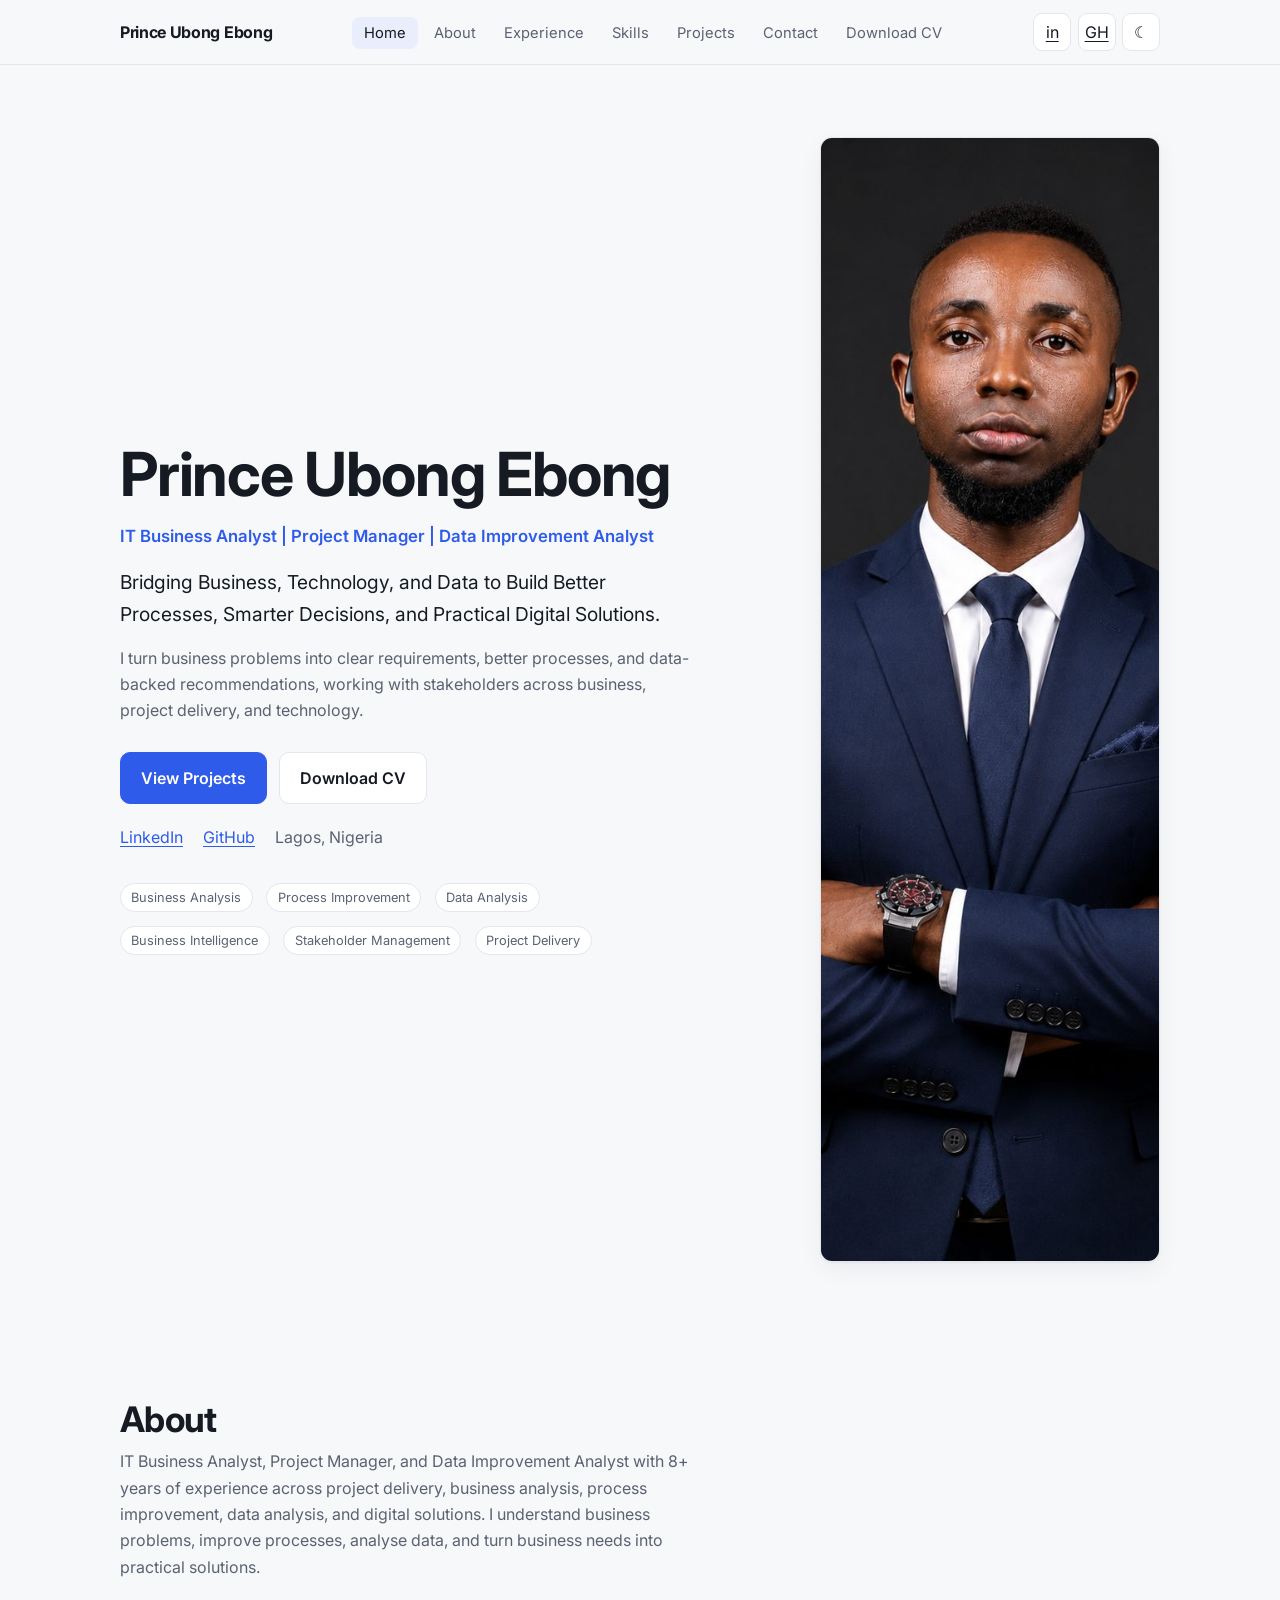
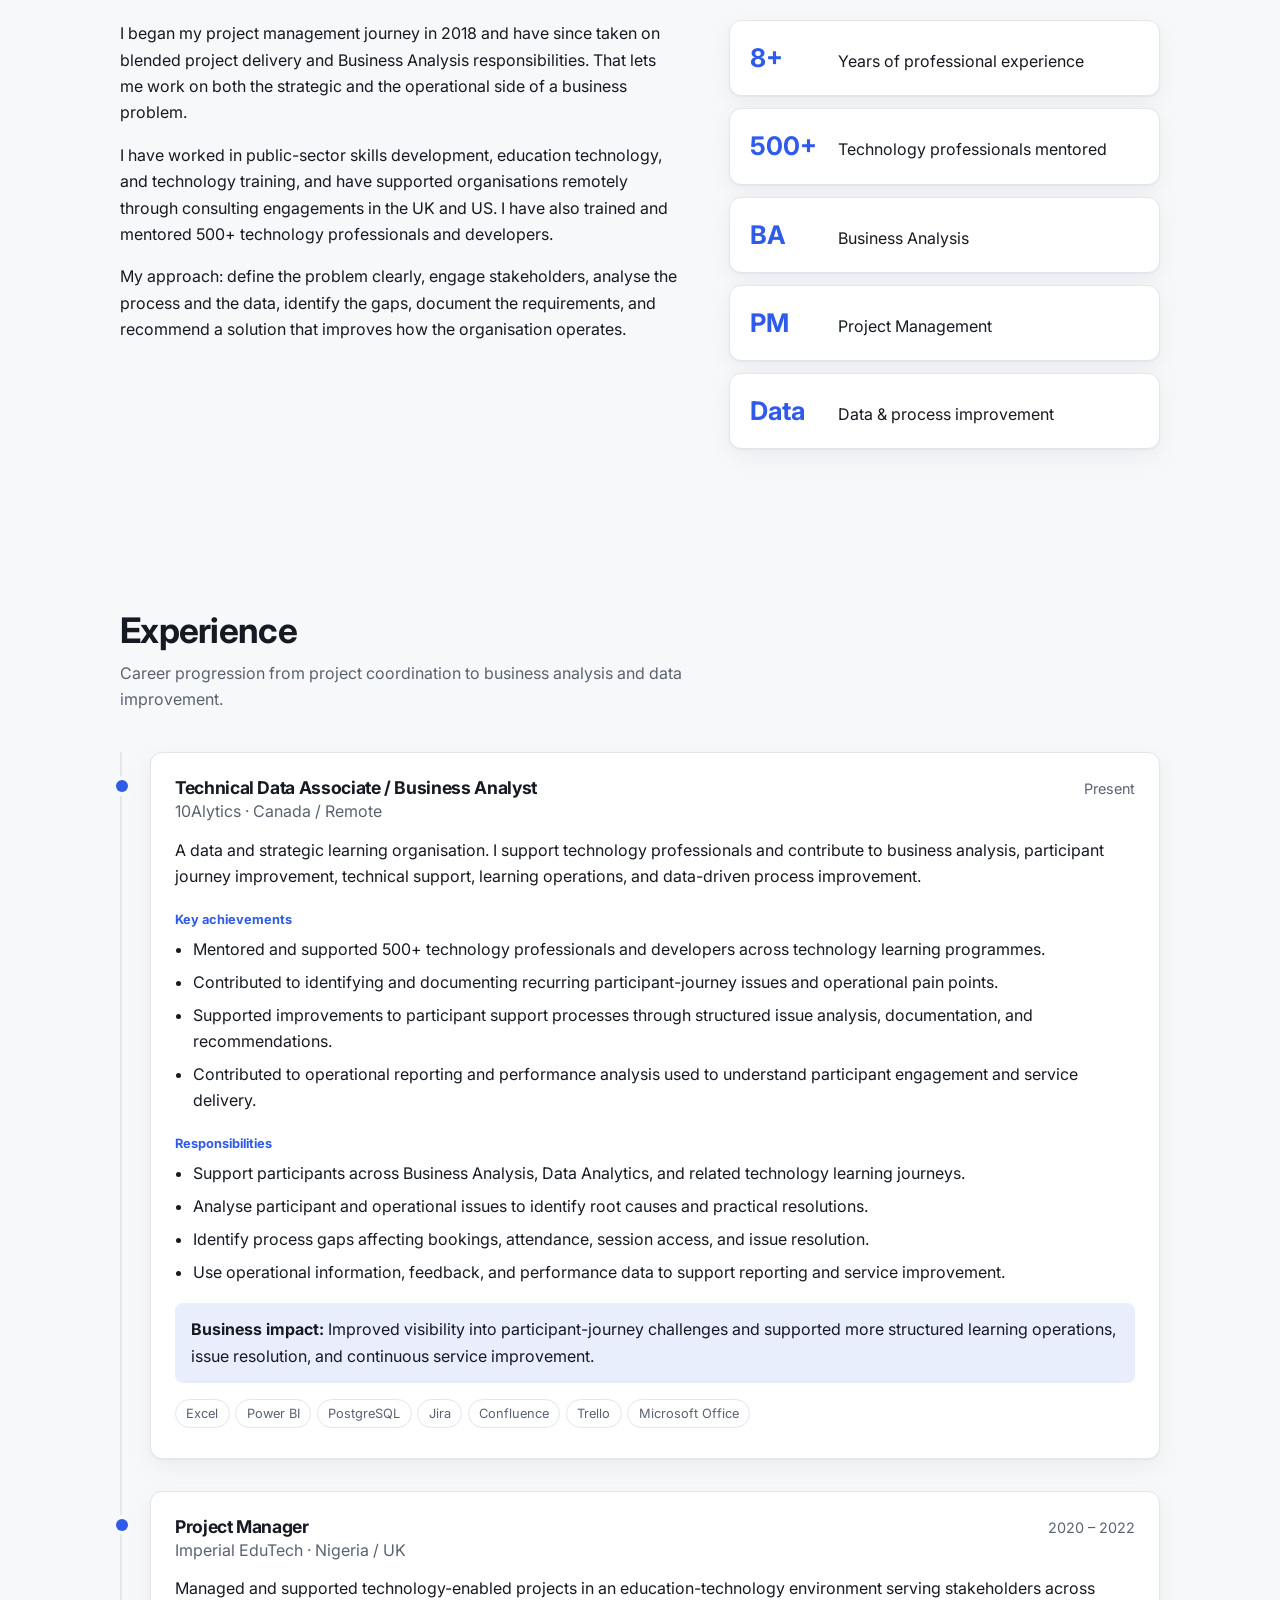
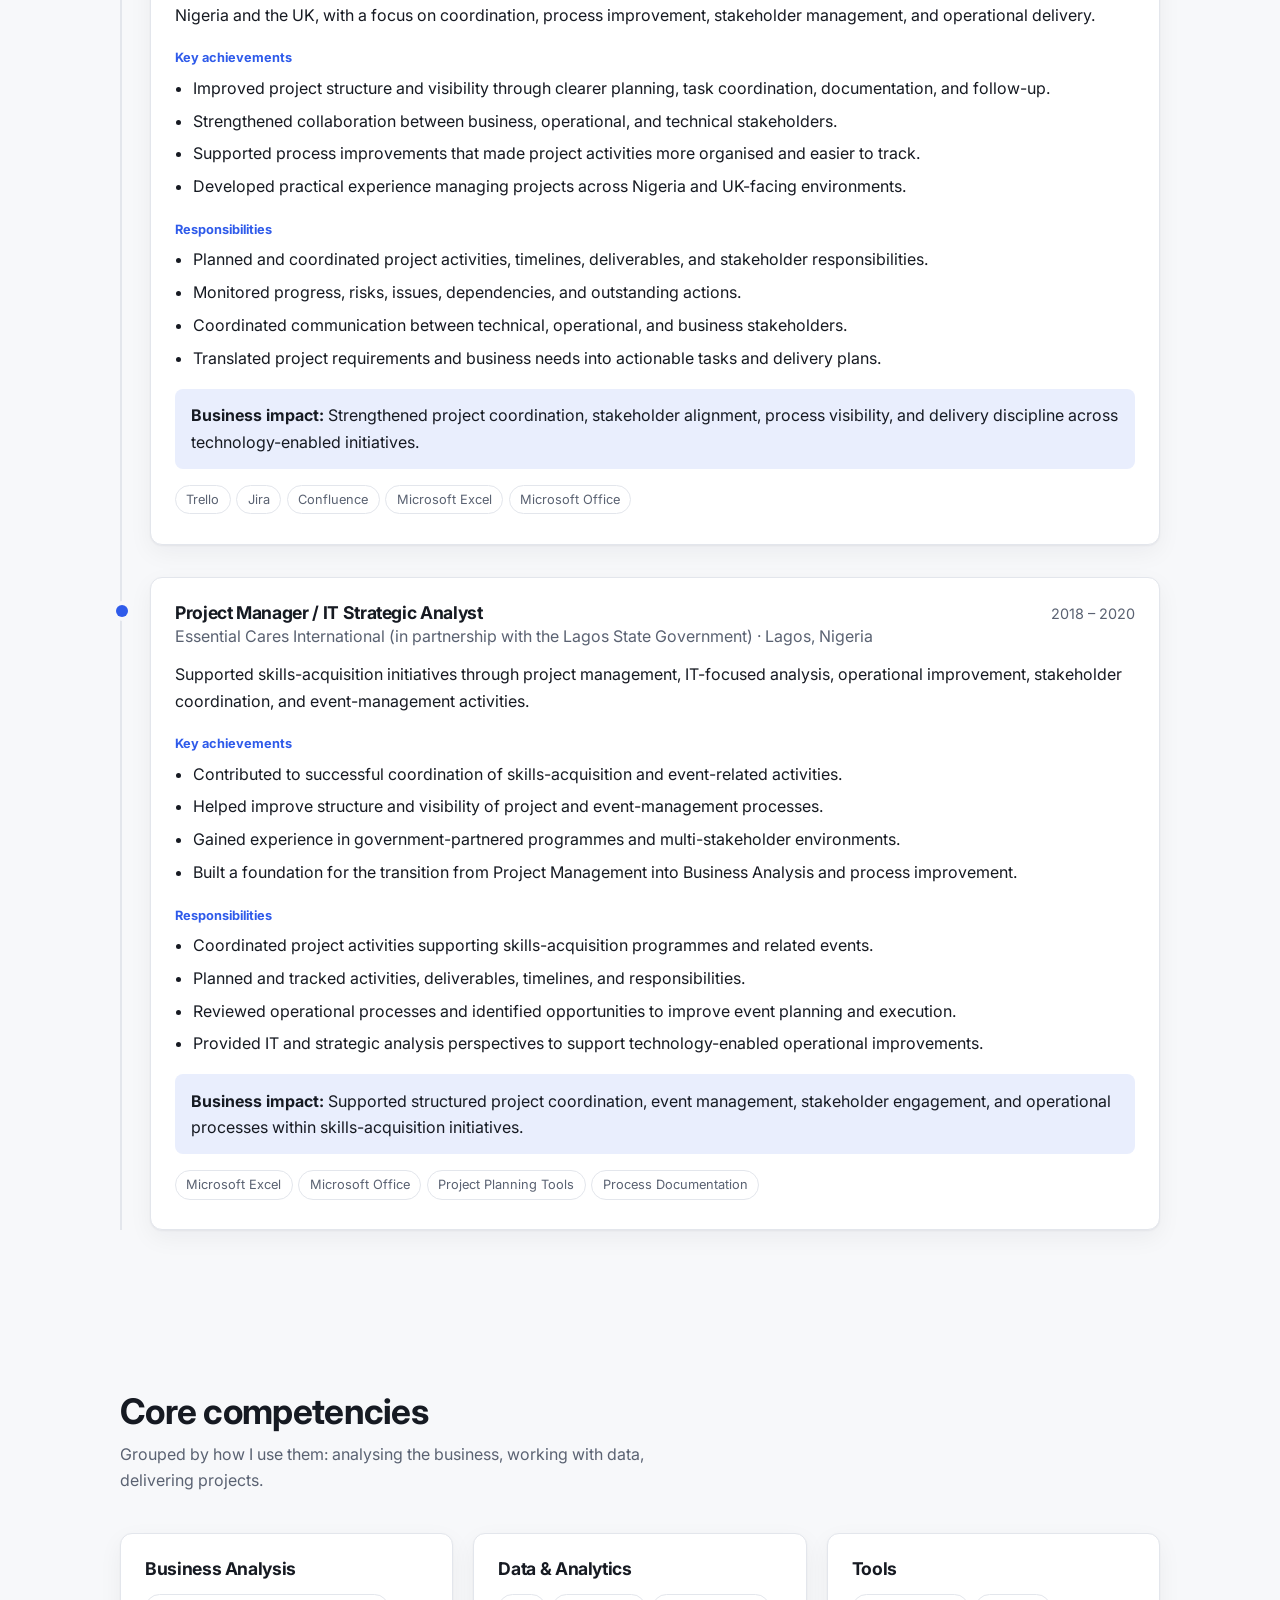
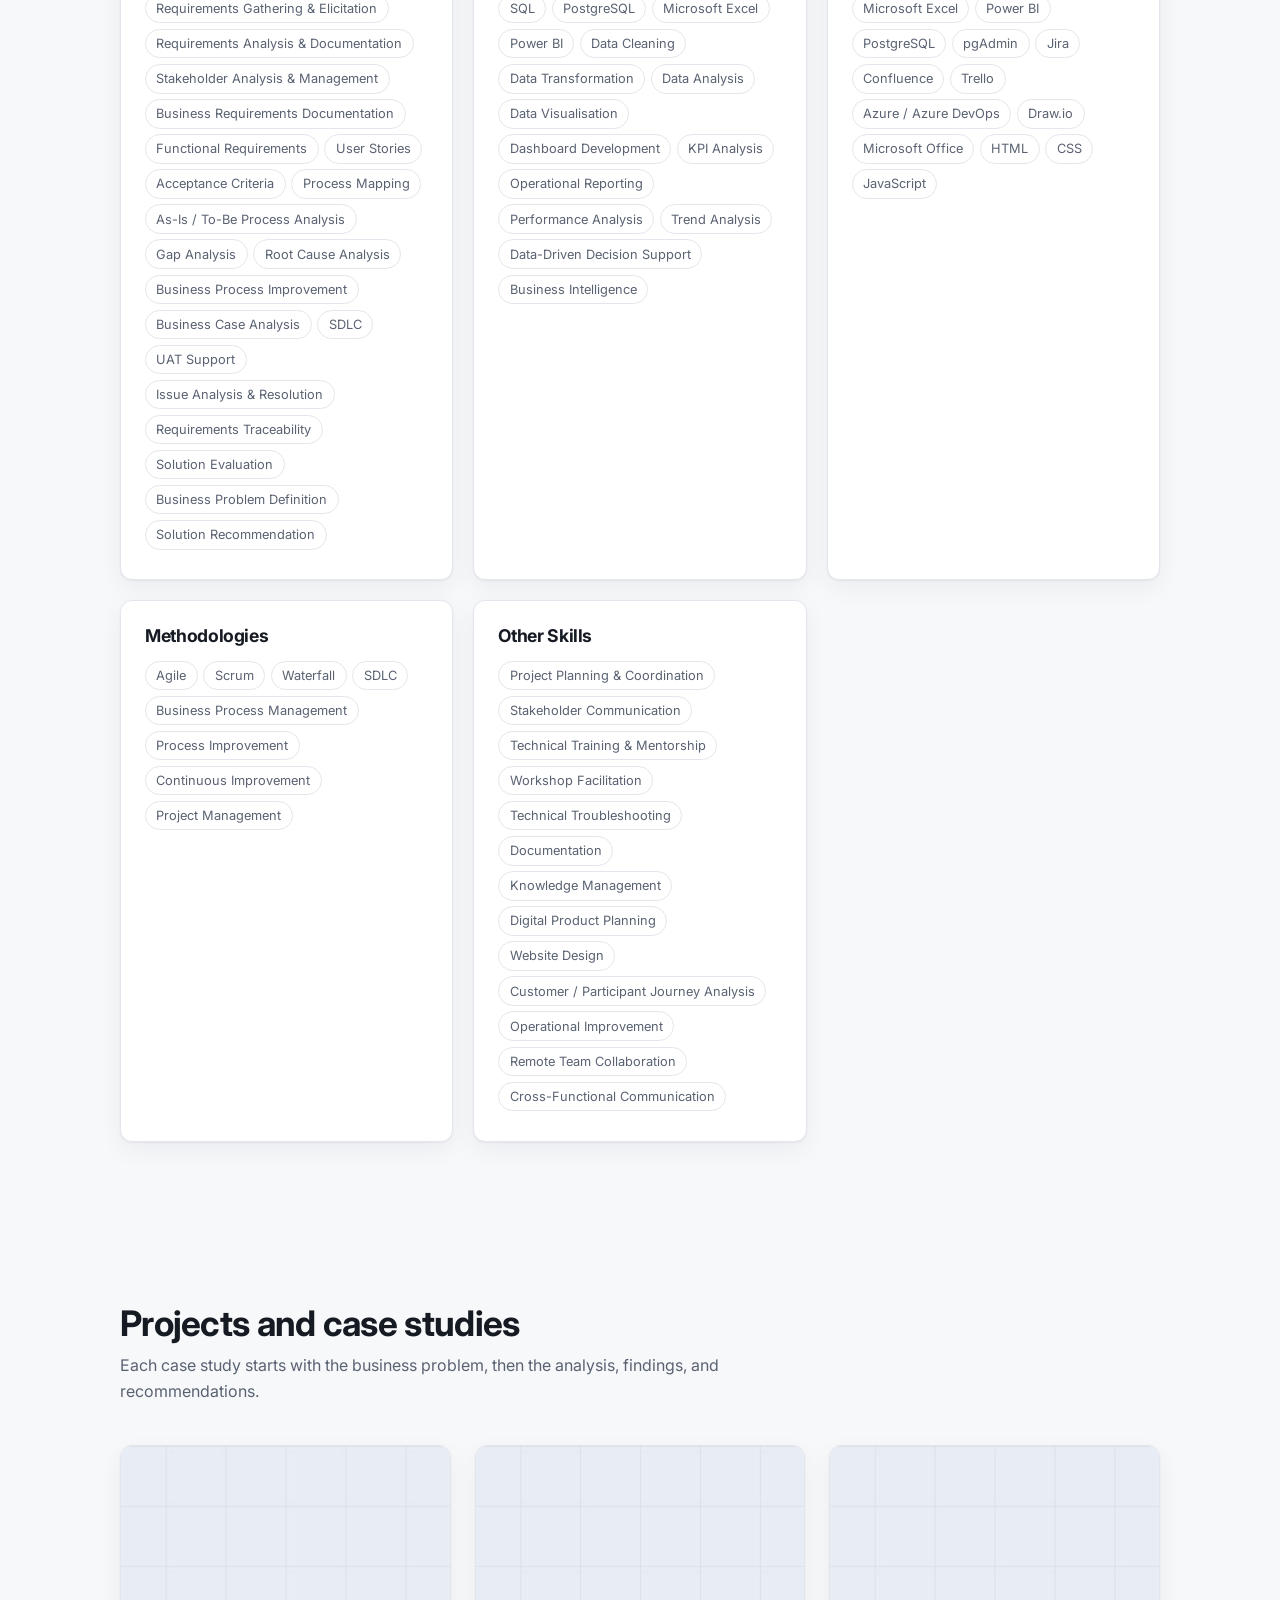
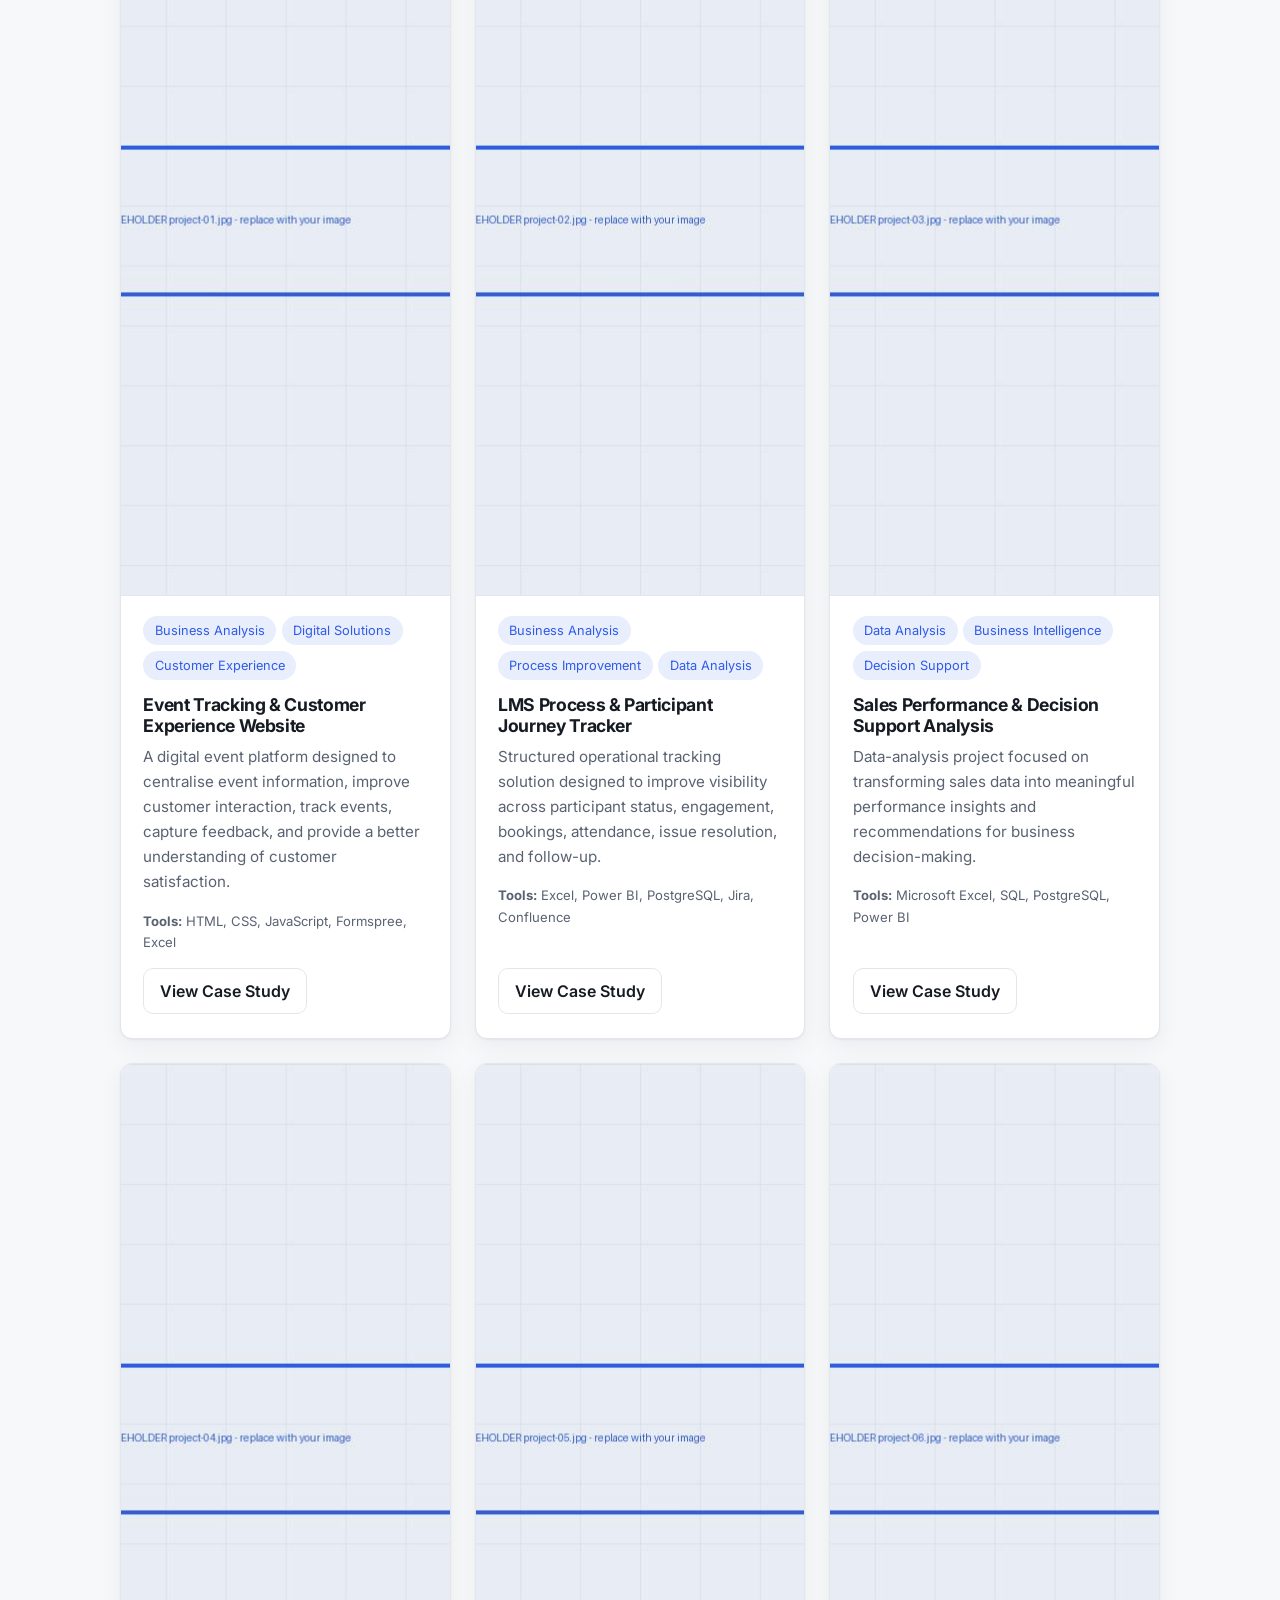
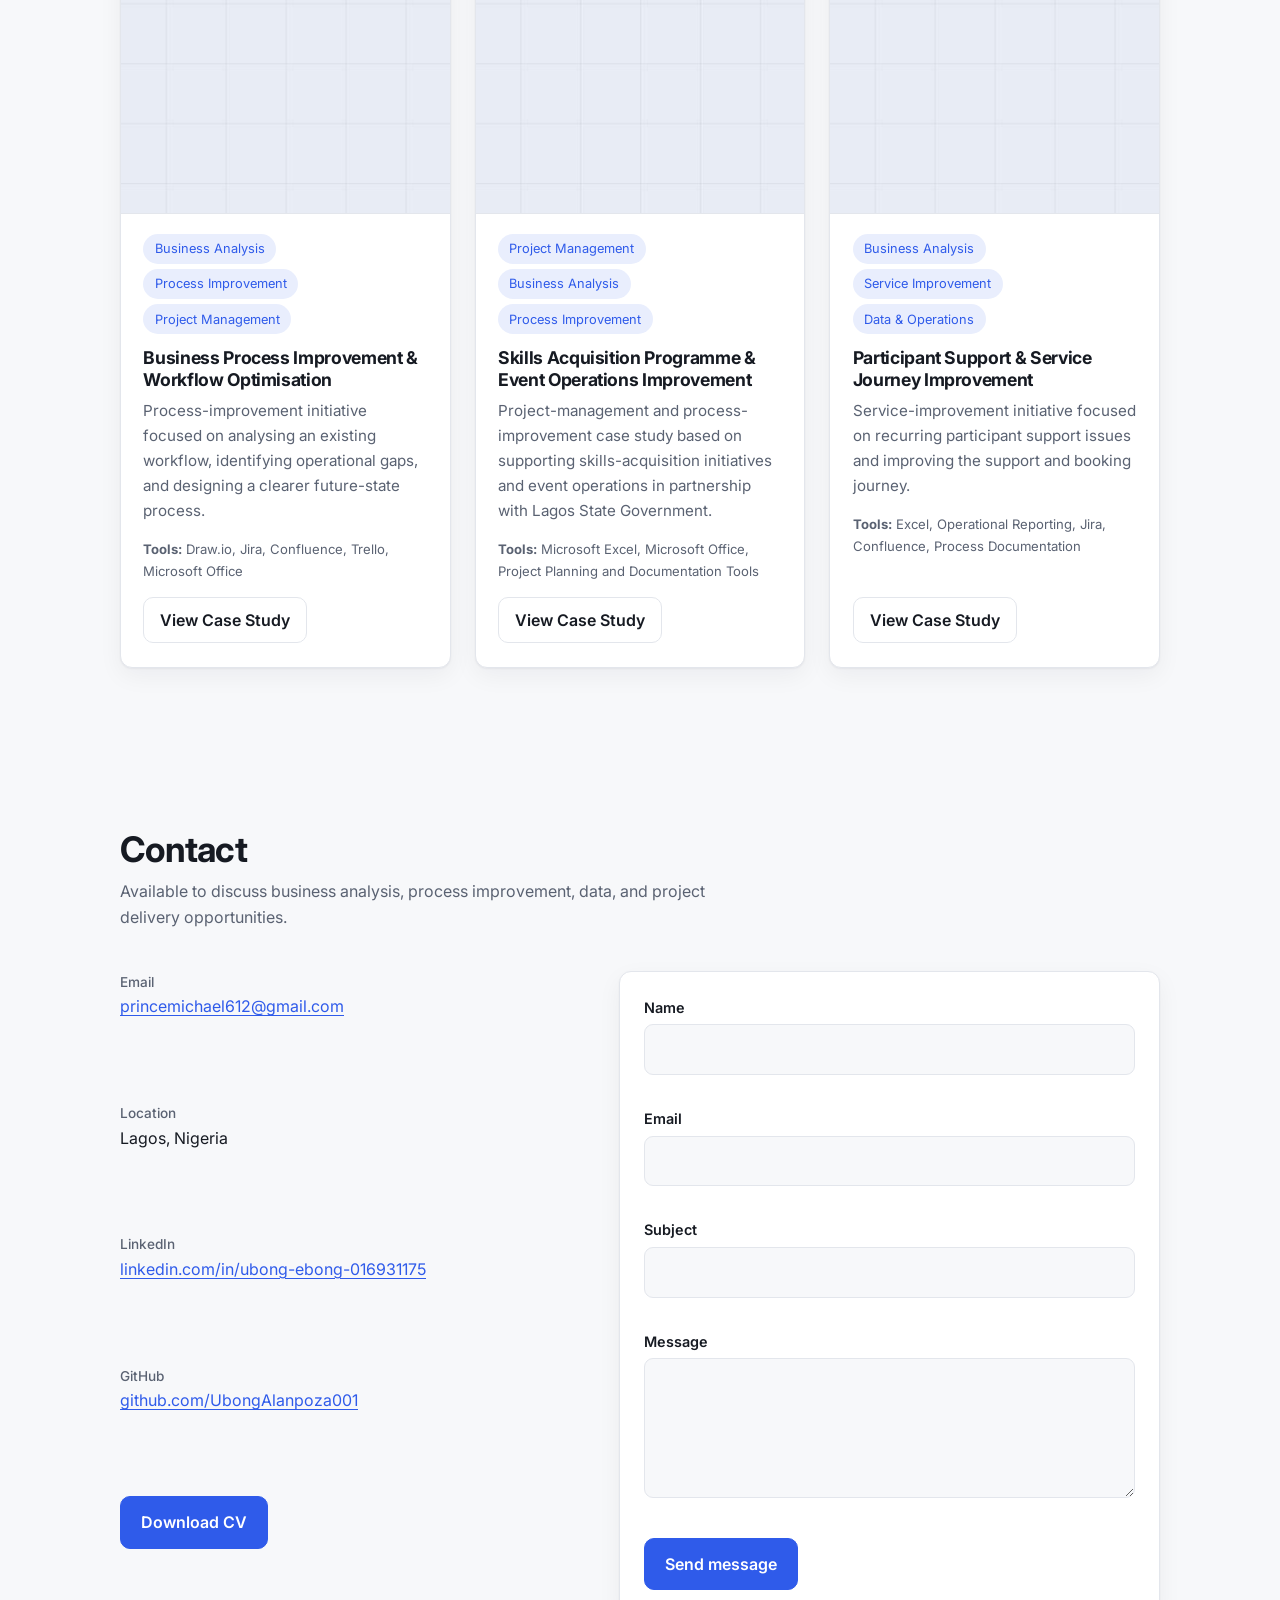
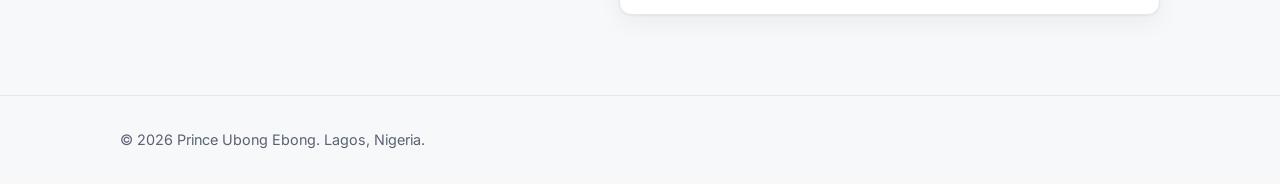
==== index.html @ 8f85f897 "Add files via upload" ====
<!DOCTYPE html>
<html lang="en">
<head>
<meta charset="utf-8">
<meta name="viewport" content="width=device-width, initial-scale=1">
<!-- SEO: edit the title, description and social tags below -->
<title>Prince Ubong Ebong | IT Business Analyst | Project Manager | Data Improvement Analyst</title>
<meta name="description" content="Professional portfolio of Prince Ubong Ebong, an IT Business Analyst, Project Manager, and Data Improvement Analyst specialising in business analysis, process improvement, data-driven decision making, and digital solutions.">
<meta name="author" content="Prince Ubong Ebong">
<meta name="theme-color" content="#2f5bea">
<meta property="og:type" content="website">
<meta property="og:title" content="Prince Ubong Ebong | IT Business Analyst | Project Manager | Data Improvement Analyst">
<meta property="og:description" content="Business analysis, process improvement, data-driven decision making, and digital solutions.">
<meta property="og:image" content="assets/images/profile.jpg">
<meta name="twitter:card" content="summary">
<meta name="twitter:title" content="Prince Ubong Ebong | IT Business Analyst">
<meta name="twitter:description" content="Business analysis, process improvement, data-driven decision making, and digital solutions.">
<link rel="icon" type="image/svg+xml" href="assets/images/favicon.svg">
<link rel="preconnect" href="https://fonts.googleapis.com">
<link rel="preconnect" href="https://fonts.gstatic.com" crossorigin>
<link rel="stylesheet" href="https://fonts.googleapis.com/css2?family=Inter:wght@400;500;600;700&display=swap">
<link rel="stylesheet" href="assets/css/style.css">
<script>try{var t=localStorage.getItem("theme");if(t)document.documentElement.dataset.theme=t}catch(e){}</script>
</head>
<body>
<a class="skip" href="#main">Skip to content</a>
<header class="site">
  <div class="wrap nav">
    <a class="logo" href="#home" data-bind="name">Prince Ubong Ebong</a>
    <ul id="menu">
      <li><a class="link" href="#home">Home</a></li>
      <li><a class="link" href="#about">About</a></li>
      <li><a class="link" href="#experience">Experience</a></li>
      <li><a class="link" href="#skills">Skills</a></li>
      <li><a class="link" href="#projects">Projects</a></li>
      <li><a class="link" href="#contact">Contact</a></li>
      <li><a class="link" data-bind="resume" href="#" download><span data-resume-text>Resume</span></a></li>
    </ul>
    <div class="tools">
      <a class="icon-btn" data-bind="linkedin" href="#" target="_blank" rel="noopener" aria-label="LinkedIn (opens in a new tab)">in</a>
      <a class="icon-btn" data-bind="github" href="#" target="_blank" rel="noopener" aria-label="GitHub (opens in a new tab)">GH</a>
      <button class="icon-btn" id="themeBtn" type="button" aria-label="Switch theme">☾</button>
      <button class="icon-btn menu-btn" id="menuBtn" type="button" aria-label="Menu" aria-expanded="false" aria-controls="menu">☰</button>
    </div>
  </div>
</header>

<main id="main">
<section class="hero" id="home">
  <div class="wrap hero-grid">
    <div>
      <h1 data-bind="name">Prince Ubong Ebong</h1>
      <p class="role" data-bind="title">IT Business Analyst | Project Manager | Data Improvement Analyst</p>
      <p class="tag" data-bind="tagline"></p>
      <p class="desc">I turn business problems into clear requirements, better processes, and data-backed recommendations, working with stakeholders across business, project delivery, and technology.</p>
      <div class="btns">
        <a class="btn primary" href="#projects">View Projects</a>
        <a class="btn" data-bind="resume" href="#" download><span data-resume-text>Download CV</span></a>
      </div>
      <div class="social"><a data-bind="linkedin" href="#" target="_blank" rel="noopener">LinkedIn</a><a data-bind="github" href="#" target="_blank" rel="noopener">GitHub</a><span class="muted" data-bind="location"></span></div>
      <div class="themes" aria-label="Focus areas">
        <span class="chip">Business Analysis</span><span class="chip">Process Improvement</span><span class="chip">Data Analysis</span><span class="chip">Business Intelligence</span><span class="chip">Stakeholder Management</span><span class="chip">Project Delivery</span>
      </div>
    </div>
    <img id="profile-img" class="photo" src="assets/images/profile.jpg" alt="Portrait of Prince Ubong Ebong in a navy suit" width="900" height="1125">
  </div>
</section>

<section id="about"><div class="wrap">
  <h2>About</h2>
  <p class="lede" data-bind="shortBio"></p>
  <div class="about-grid"><div id="about-text"></div><div class="stats" id="stats"></div></div>
</div></section>

<section id="experience"><div class="wrap">
  <h2>Experience</h2>
  <p class="lede">Career progression from project coordination to business analysis and data improvement.</p>
  <div class="timeline" id="timeline"></div>
</div></section>

<section id="skills"><div class="wrap">
  <h2>Core competencies</h2>
  <p class="lede">Grouped by how I use them: analysing the business, working with data, delivering projects.</p>
  <div class="skill-groups" id="skill-groups"></div>
</div></section>

<section id="projects"><div class="wrap">
  <h2>Projects and case studies</h2>
  <p class="lede">Each case study starts with the business problem, then the analysis, findings, and recommendations.</p>
  <div class="grid" id="project-grid"></div>
</div></section>

<section id="contact"><div class="wrap">
  <h2>Contact</h2>
  <p class="lede">Available to discuss business analysis, process improvement, data, and project delivery opportunities.</p>
  <div class="contact-grid">
    <ul class="contact-list">
      <li><b>Email</b><span id="email-line"></span></li>
      <li id="phone-item"><b>Phone</b><span id="phone-line"></span></li>
      <li><b>Location</b><span data-bind="location"></span></li>
      <li><b>LinkedIn</b><a data-bind="linkedin" href="#" target="_blank" rel="noopener">linkedin.com/in/ubong-ebong-016931175</a></li>
      <li><b>GitHub</b><a data-bind="github" href="#" target="_blank" rel="noopener">github.com/UbongAlanpoza001</a></li>
      <li><a class="btn primary" data-bind="resume" href="#" download><span data-resume-text>Download CV</span></a></li>
    </ul>
    <form id="contact-form" class="card" method="POST" action="https://formspree.io/f/xnpjjnyg" novalidate>
      <div class="field"><label for="name">Name</label><input id="name" name="name" type="text" autocomplete="name" required aria-describedby="err-name"><span class="err" id="err-name"></span></div>
      <div class="field"><label for="email">Email</label><input id="email" name="email" type="email" autocomplete="email" required aria-describedby="err-email"><span class="err" id="err-email"></span></div>
      <div class="field"><label for="subject">Subject</label><input id="subject" name="subject" type="text" required aria-describedby="err-subject"><span class="err" id="err-subject"></span></div>
      <div class="field"><label for="message">Message</label><textarea id="message" name="message" required aria-describedby="err-message"></textarea><span class="err" id="err-message"></span></div>
      <input class="hp" type="text" name="_gotcha" tabindex="-1" autocomplete="off" aria-hidden="true">
      <button class="btn primary" id="send-btn" type="submit">Send message</button>
      <div id="form-status" class="status" role="status" aria-live="polite"></div>
    </form>
  </div>
</div></section>
</main>

<footer><div class="wrap">© <span id="year"></span> <span data-bind="name">Prince Ubong Ebong</span>. Lagos, Nigeria.</div></footer>

<script src="assets/js/data.js"></script>
<script src="assets/js/script.js"></script>
<noscript><div class="wrap" style="padding:1rem">JavaScript is needed to display the portfolio content. LinkedIn: <a href="https://www.linkedin.com/in/ubong-ebong-016931175">Prince Ubong Ebong</a></div></noscript>
</body>
</html>
---- assets/css/style.css ----
/* COLOURS: change the values below. FONTS: change --font (and the Google Fonts link in index.html). */
:root{
  --bg:#f7f8fa; --surface:#fff; --text:#161a22; --muted:#5a6272; --line:#e3e6ec;
  --accent:#2f5bea; --accent-soft:#e9eefd; --accent-text:#fff; --shadow:0 1px 2px rgba(20,28,45,.05),0 8px 24px rgba(20,28,45,.05);
  --font:"Inter",system-ui,-apple-system,"Segoe UI",Roboto,Arial,sans-serif;
  --max:1080px; --r:12px;
}
:root[data-theme="dark"]{
  --bg:#0d1016; --surface:#151922; --text:#eceef3; --muted:#9aa3b5; --line:#262c38;
  --accent:#7b9bff; --accent-soft:#1a2340; --accent-text:#0d1016; --shadow:0 1px 2px rgba(0,0,0,.3),0 8px 24px rgba(0,0,0,.25);
}
*{box-sizing:border-box;margin:0}
html{scroll-behavior:smooth;scroll-padding-top:76px}
body{font-family:var(--font);background:var(--bg);color:var(--text);line-height:1.65;font-size:1rem;overflow-x:hidden;-webkit-font-smoothing:antialiased}
img{max-width:100%;display:block}
a{color:var(--accent);text-underline-offset:3px}
ul{padding-left:1.1rem}
li{margin-bottom:.4rem}
:focus-visible{outline:2px solid var(--accent);outline-offset:3px;border-radius:4px}
.skip{position:absolute;left:-999px;top:8px;background:var(--accent);color:var(--accent-text);padding:.5rem 1rem;border-radius:6px;z-index:100}
.skip:focus{left:8px}
.wrap{max-width:var(--max);margin:0 auto;padding:0 1.25rem}
section{padding:5rem 0}
h1,h2,h3{line-height:1.2;letter-spacing:-.02em}
h2{font-size:clamp(1.6rem,3.5vw,2.2rem);margin-bottom:.5rem}
h3{font-size:1.1rem}
.lede{color:var(--muted);max-width:60ch;margin-bottom:2.5rem}
.muted{color:var(--muted)}

/* Header */
header.site{position:sticky;top:0;z-index:50;background:color-mix(in srgb,var(--bg) 88%,transparent);backdrop-filter:blur(10px);border-bottom:1px solid var(--line)}
.nav{display:flex;align-items:center;justify-content:space-between;height:64px;gap:1rem}
.logo{font-weight:700;text-decoration:none;color:var(--text);letter-spacing:-.02em}
.nav ul{list-style:none;display:flex;gap:.25rem;padding:0;align-items:center}
.nav li{margin:0}
.nav a.link{color:var(--muted);text-decoration:none;padding:.45rem .75rem;border-radius:8px;font-size:.92rem;transition:color .2s,background .2s}
.nav a.link:hover,.nav a.link.active{color:var(--text);background:var(--accent-soft)}
.tools{display:flex;gap:.4rem;align-items:center}
.icon-btn{width:38px;height:38px;border:1px solid var(--line);background:var(--surface);color:var(--text);border-radius:9px;cursor:pointer;display:grid;place-items:center;font-size:1rem}
.icon-btn:hover{border-color:var(--accent)}
.menu-btn{display:none}
@media(max-width:820px){
  .menu-btn{display:grid}
  .nav ul{position:absolute;top:64px;left:0;right:0;flex-direction:column;align-items:stretch;background:var(--bg);border-bottom:1px solid var(--line);padding:.75rem 1.25rem 1rem;display:none}
  .nav ul.open{display:flex}
  .nav a.link{display:block;padding:.7rem .5rem}
}

/* Buttons */
.btn{display:inline-flex;align-items:center;gap:.5rem;padding:.75rem 1.25rem;border-radius:10px;font-weight:600;text-decoration:none;border:1px solid var(--line);color:var(--text);background:var(--surface);cursor:pointer;font:inherit;font-weight:600;transition:transform .2s,border-color .2s}
.btn:hover{border-color:var(--accent);transform:translateY(-1px)}
.btn.primary{background:var(--accent);color:var(--accent-text);border-color:var(--accent)}
.btns{display:flex;flex-wrap:wrap;gap:.75rem;margin:1.75rem 0 1.25rem}

/* Hero */
.hero{padding:4.5rem 0 3.5rem}
.hero-grid{display:grid;grid-template-columns:1.4fr 1fr;gap:3rem;align-items:center}
.hero h1{font-size:clamp(2.2rem,6vw,3.8rem);font-weight:700}
.role{font-size:1.05rem;color:var(--accent);font-weight:600;margin:.75rem 0 1rem}
.hero p.tag{font-size:1.2rem;max-width:36rem}
.hero p.desc{color:var(--muted);max-width:36rem;margin-top:.9rem}
.social{display:flex;gap:1.25rem;flex-wrap:wrap}
.photo{border-radius:var(--r);border:1px solid var(--line);box-shadow:var(--shadow);aspect-ratio:4/5;object-fit:cover;object-position:top;width:100%;max-width:340px;margin-left:auto}
.themes{display:flex;flex-wrap:wrap;gap:.5rem;margin-top:2rem}
@media(max-width:820px){.hero-grid{grid-template-columns:1fr}.photo{margin:0;max-width:260px;order:-1}}

/* Cards, tags */
.tag-chip,.chip{display:inline-block;font-size:.8rem;padding:.2rem .65rem;border-radius:999px;border:1px solid var(--line);background:var(--surface);color:var(--muted);margin:0 .35rem .35rem 0}
.chip.accent{background:var(--accent-soft);border-color:transparent;color:var(--accent)}
.card{background:var(--surface);border:1px solid var(--line);border-radius:var(--r);padding:1.5rem;box-shadow:var(--shadow)}

/* About */
.about-grid{display:grid;grid-template-columns:1.3fr 1fr;gap:3rem}
.about-grid p+p{margin-top:1rem}
.stats{display:grid;gap:.75rem}
.stat{display:flex;align-items:baseline;gap:1rem;padding:1rem 1.25rem}
.stat b{font-size:1.6rem;min-width:4.5rem;color:var(--accent)}
@media(max-width:820px){.about-grid{grid-template-columns:1fr;gap:2rem}}

/* Timeline */
.timeline{position:relative;padding-left:1.75rem;border-left:2px solid var(--line);display:grid;gap:2rem}
.job{position:relative}
.job::before{content:"";position:absolute;left:calc(-1.75rem - 7px);top:1.7rem;width:12px;height:12px;border-radius:50%;background:var(--accent);box-shadow:0 0 0 4px var(--bg)}
.job-head{display:flex;justify-content:space-between;flex-wrap:wrap;gap:.5rem 1rem;margin-bottom:.75rem}
.period{font-size:.9rem;color:var(--muted)}
.job h4{font-size:.8rem;margin:1.2rem 0 .4rem;color:var(--accent)}
.impact{background:var(--accent-soft);border-radius:8px;padding:.85rem 1rem;margin-top:1.1rem}

/* Skills */
.skill-groups{display:grid;grid-template-columns:repeat(auto-fit,minmax(300px,1fr));gap:1.25rem}
.skill-groups h3{margin-bottom:.9rem}

/* Projects */
.grid{display:grid;grid-template-columns:repeat(auto-fill,minmax(310px,1fr));gap:1.5rem}
.proj{display:flex;flex-direction:column;padding:0;overflow:hidden;transition:transform .25s,border-color .25s}
.proj:hover{transform:translateY(-3px);border-color:var(--accent)}
.proj img{aspect-ratio:16/10;object-fit:cover;width:100%;border-bottom:1px solid var(--line)}
.proj-body{padding:1.25rem 1.4rem 1.5rem;display:flex;flex-direction:column;flex:1}
.proj h3{margin:.5rem 0}
.proj p{color:var(--muted);font-size:.95rem;margin-bottom:1rem}
.proj .meta{font-size:.82rem;color:var(--muted);margin-bottom:.9rem}
.proj .btn{margin-top:auto;align-self:flex-start;padding:.55rem 1rem}

/* Contact */
.contact-grid{display:grid;grid-template-columns:1fr 1.2fr;gap:3rem}
.contact-list{list-style:none;padding:0;display:grid;gap:1rem}
.contact-list b{display:block;font-size:.85rem;color:var(--muted);font-weight:500}
.placeholder{color:var(--muted);font-style:italic}
form label{display:block;font-weight:600;font-size:.9rem;margin-bottom:.3rem}
form .field{margin-bottom:1.1rem}
input,textarea{width:100%;font:inherit;color:var(--text);background:var(--bg);border:1px solid var(--line);border-radius:9px;padding:.7rem .85rem}
textarea{min-height:140px;resize:vertical}
input[aria-invalid="true"],textarea[aria-invalid="true"]{border-color:#c0392b}
.err{color:#c0392b;font-size:.82rem;min-height:1.1em;display:block}
:root[data-theme="dark"] .err{color:#ff8d7e}
.status{margin-top:1rem;padding:.8rem 1rem;border-radius:9px;display:none}
.status.ok{display:block;background:#e6f5ec;color:#14532d}
.status.bad{display:block;background:#fdeceb;color:#7a1f16}
:root[data-theme="dark"] .status.ok{background:#12301f;color:#9be3b6}
:root[data-theme="dark"] .status.bad{background:#35171a;color:#ffb3aa}
.btn[disabled]{opacity:.65;cursor:progress}
.hp{position:absolute;left:-9999px}
@media(max-width:820px){.contact-grid{grid-template-columns:1fr;gap:2rem}}
footer{border-top:1px solid var(--line);padding:2rem 0;color:var(--muted);font-size:.9rem}

/* Case study page */
.cs-hero{padding:3rem 0 1rem}
.cs-hero h1{font-size:clamp(1.9rem,5vw,3rem);margin:.75rem 0}
.cs-img{border-radius:var(--r);border:1px solid var(--line);margin:1.5rem 0;width:100%;aspect-ratio:16/8;object-fit:cover}
.flow{display:flex;flex-wrap:wrap;gap:.4rem;list-style:none;padding:0;margin:1.5rem 0 2.5rem}
.flow li{margin:0}
.flow a{display:block;font-size:.82rem;text-decoration:none;color:var(--text);border:1px solid var(--line);background:var(--surface);padding:.35rem .8rem;border-radius:999px}
.flow a:hover{border-color:var(--accent);color:var(--accent)}
.step{padding:1.5rem 0;border-top:1px solid var(--line);display:grid;grid-template-columns:150px 1fr;gap:1.5rem}
.step h2{font-size:1.1rem;color:var(--accent);margin:0}
.facts{display:grid;grid-template-columns:repeat(auto-fit,minmax(220px,1fr));gap:1rem;margin-top:1rem}
.facts div{background:var(--surface);border:1px solid var(--line);border-radius:10px;padding:.9rem 1rem}
.facts b{display:block;font-size:.8rem;color:var(--muted);font-weight:500}
.cards3{display:grid;grid-template-columns:repeat(auto-fit,minmax(240px,1fr));gap:1rem;list-style:none;padding:0}
.cards3 li{background:var(--surface);border:1px solid var(--line);border-radius:10px;padding:1rem;margin:0}
.cs-nav{display:flex;justify-content:space-between;gap:1rem;flex-wrap:wrap;padding:2rem 0}
@media(max-width:700px){.step{grid-template-columns:1fr;gap:.5rem}}

/* Reveal (only active when JS is on) */
.js .reveal{opacity:0;transform:translateY(12px);transition:opacity .6s ease,transform .6s ease}
.js .reveal.in{opacity:1;transform:none}
@media(prefers-reduced-motion:reduce){
  html{scroll-behavior:auto}
  *{transition:none!important;animation:none!important}
  .js .reveal{opacity:1;transform:none}
}
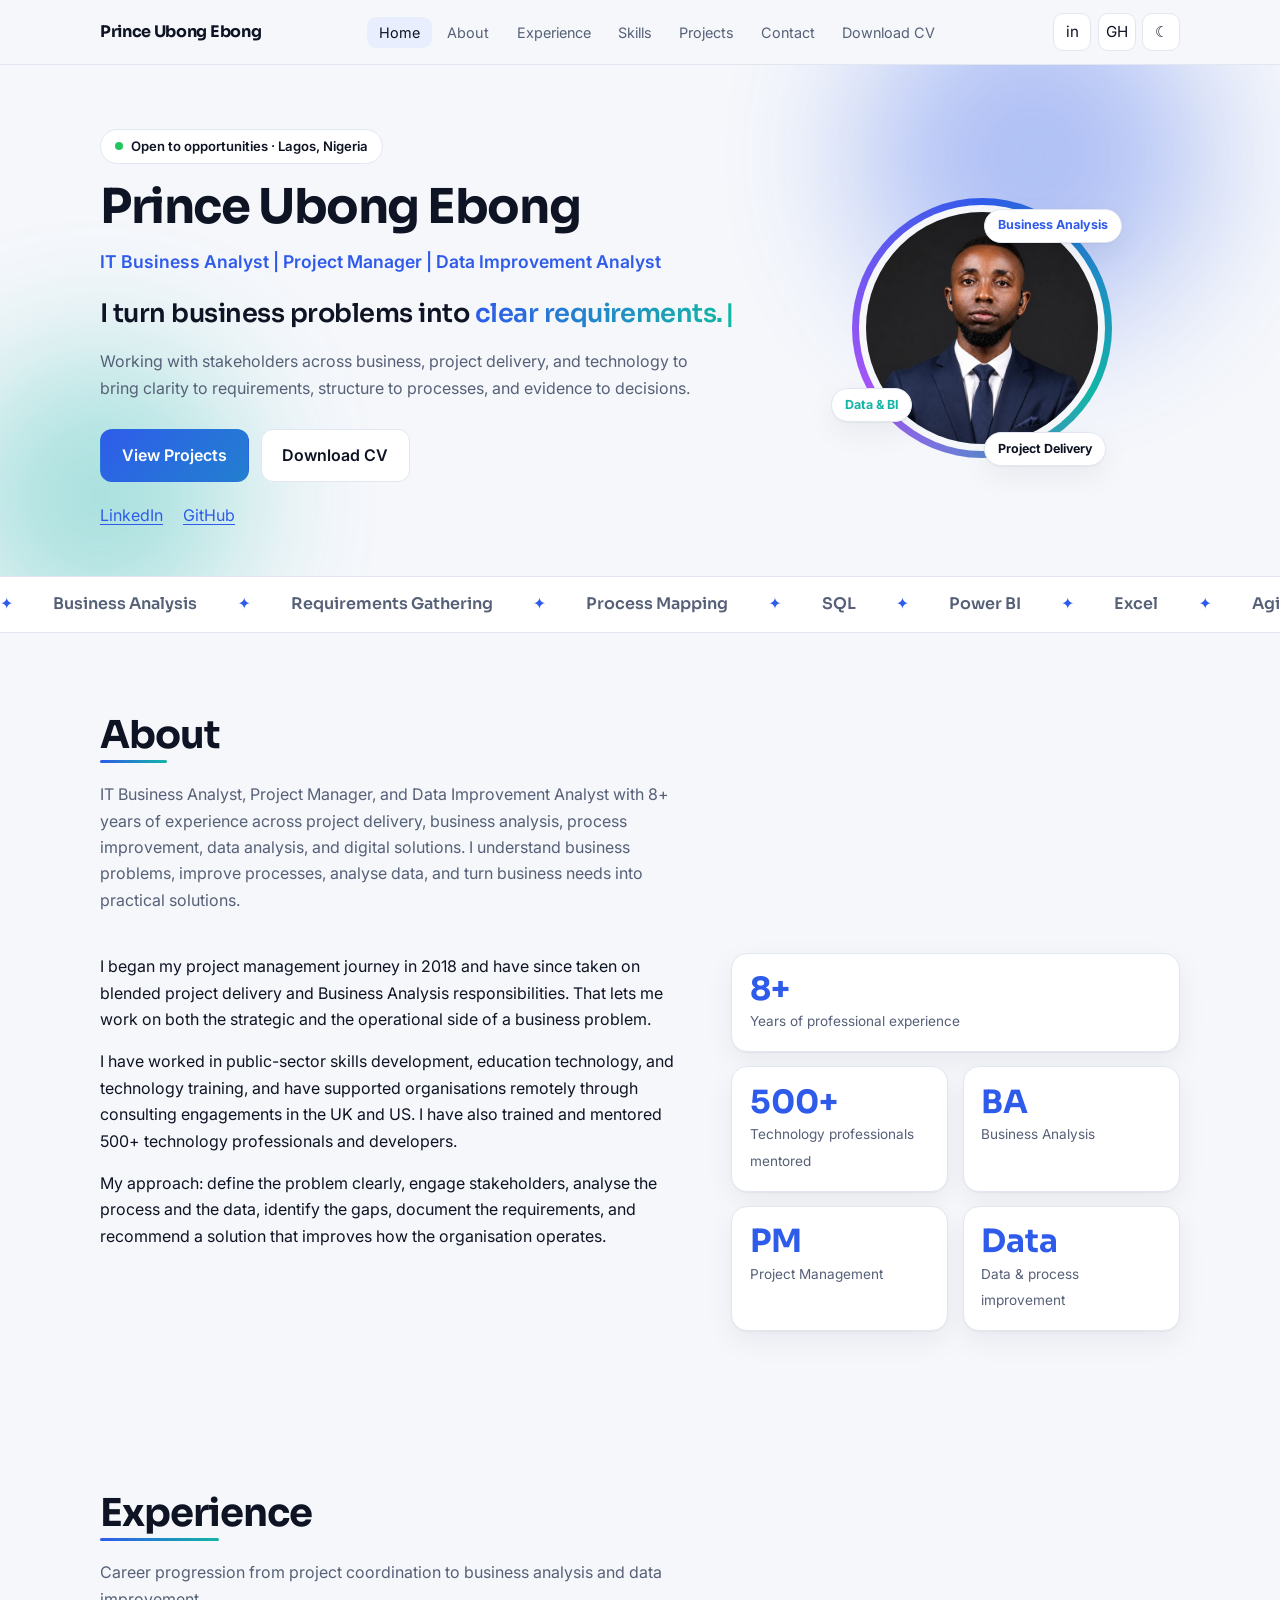
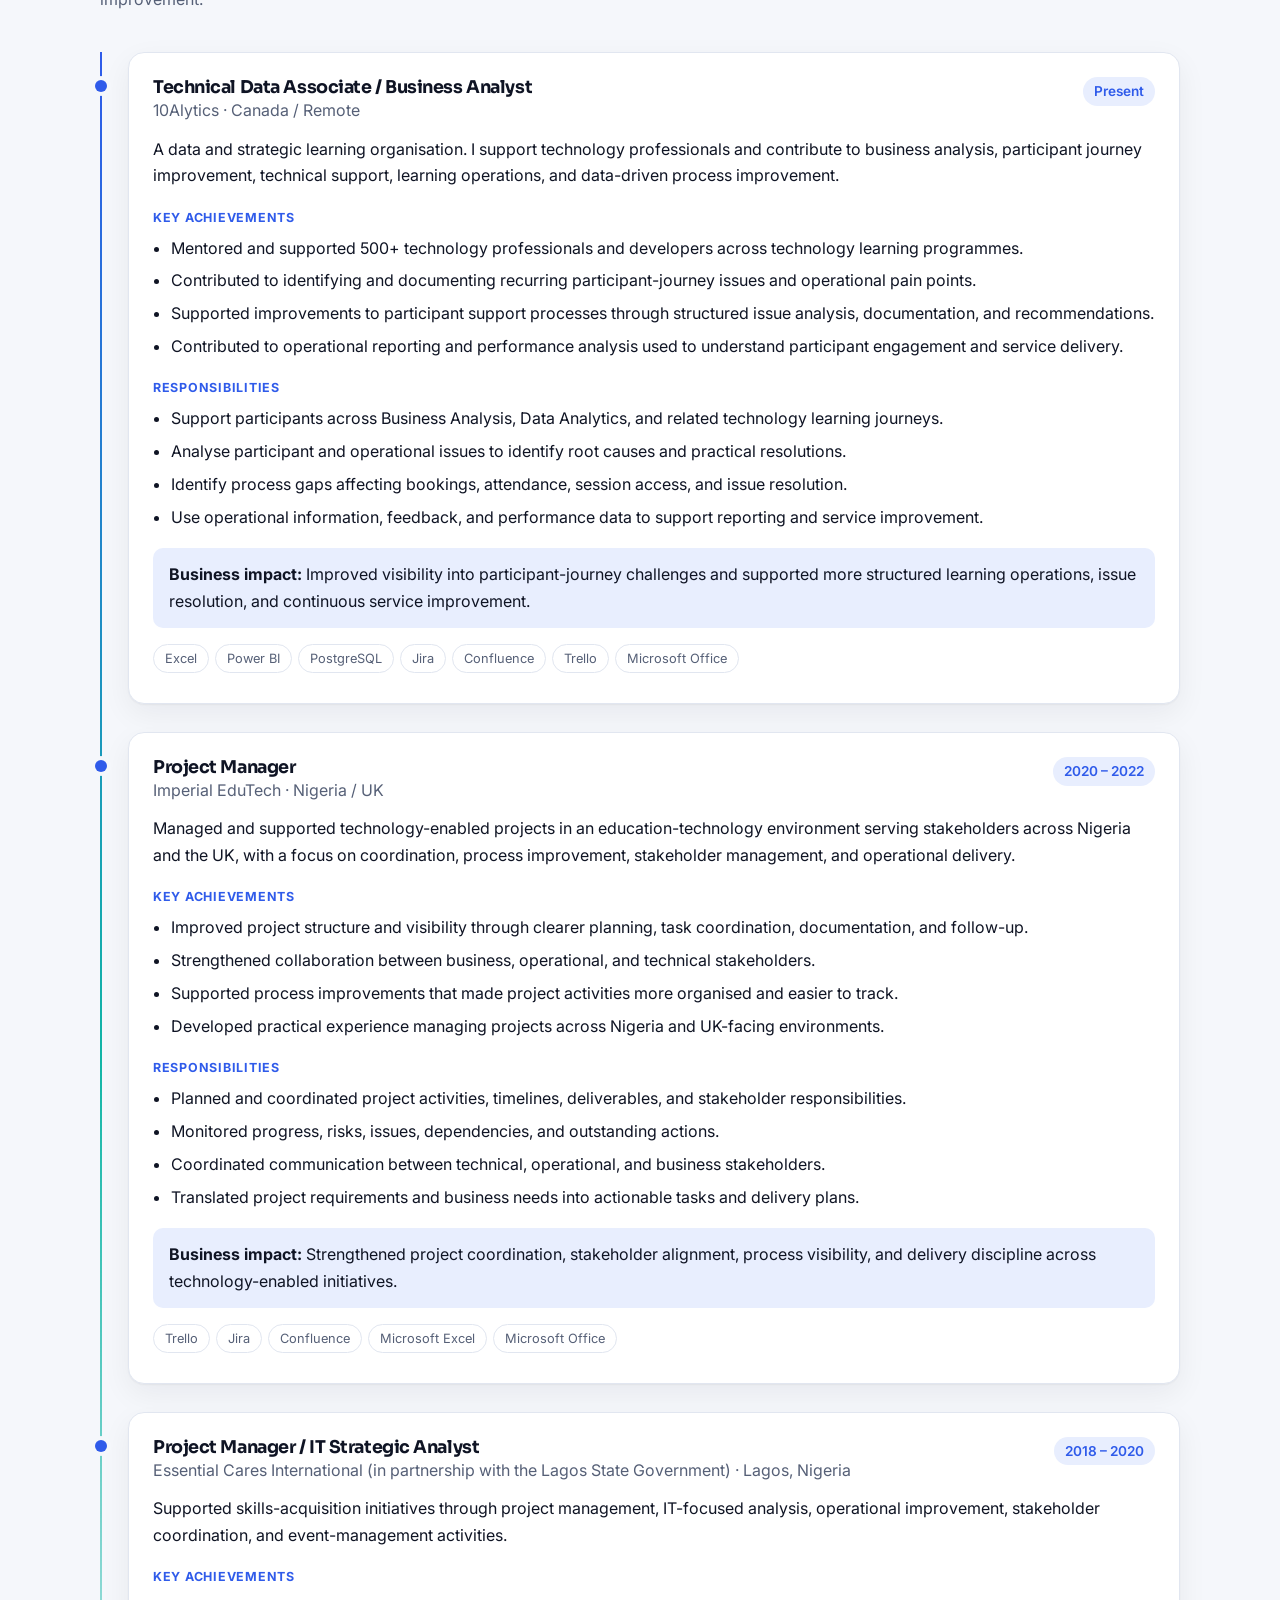
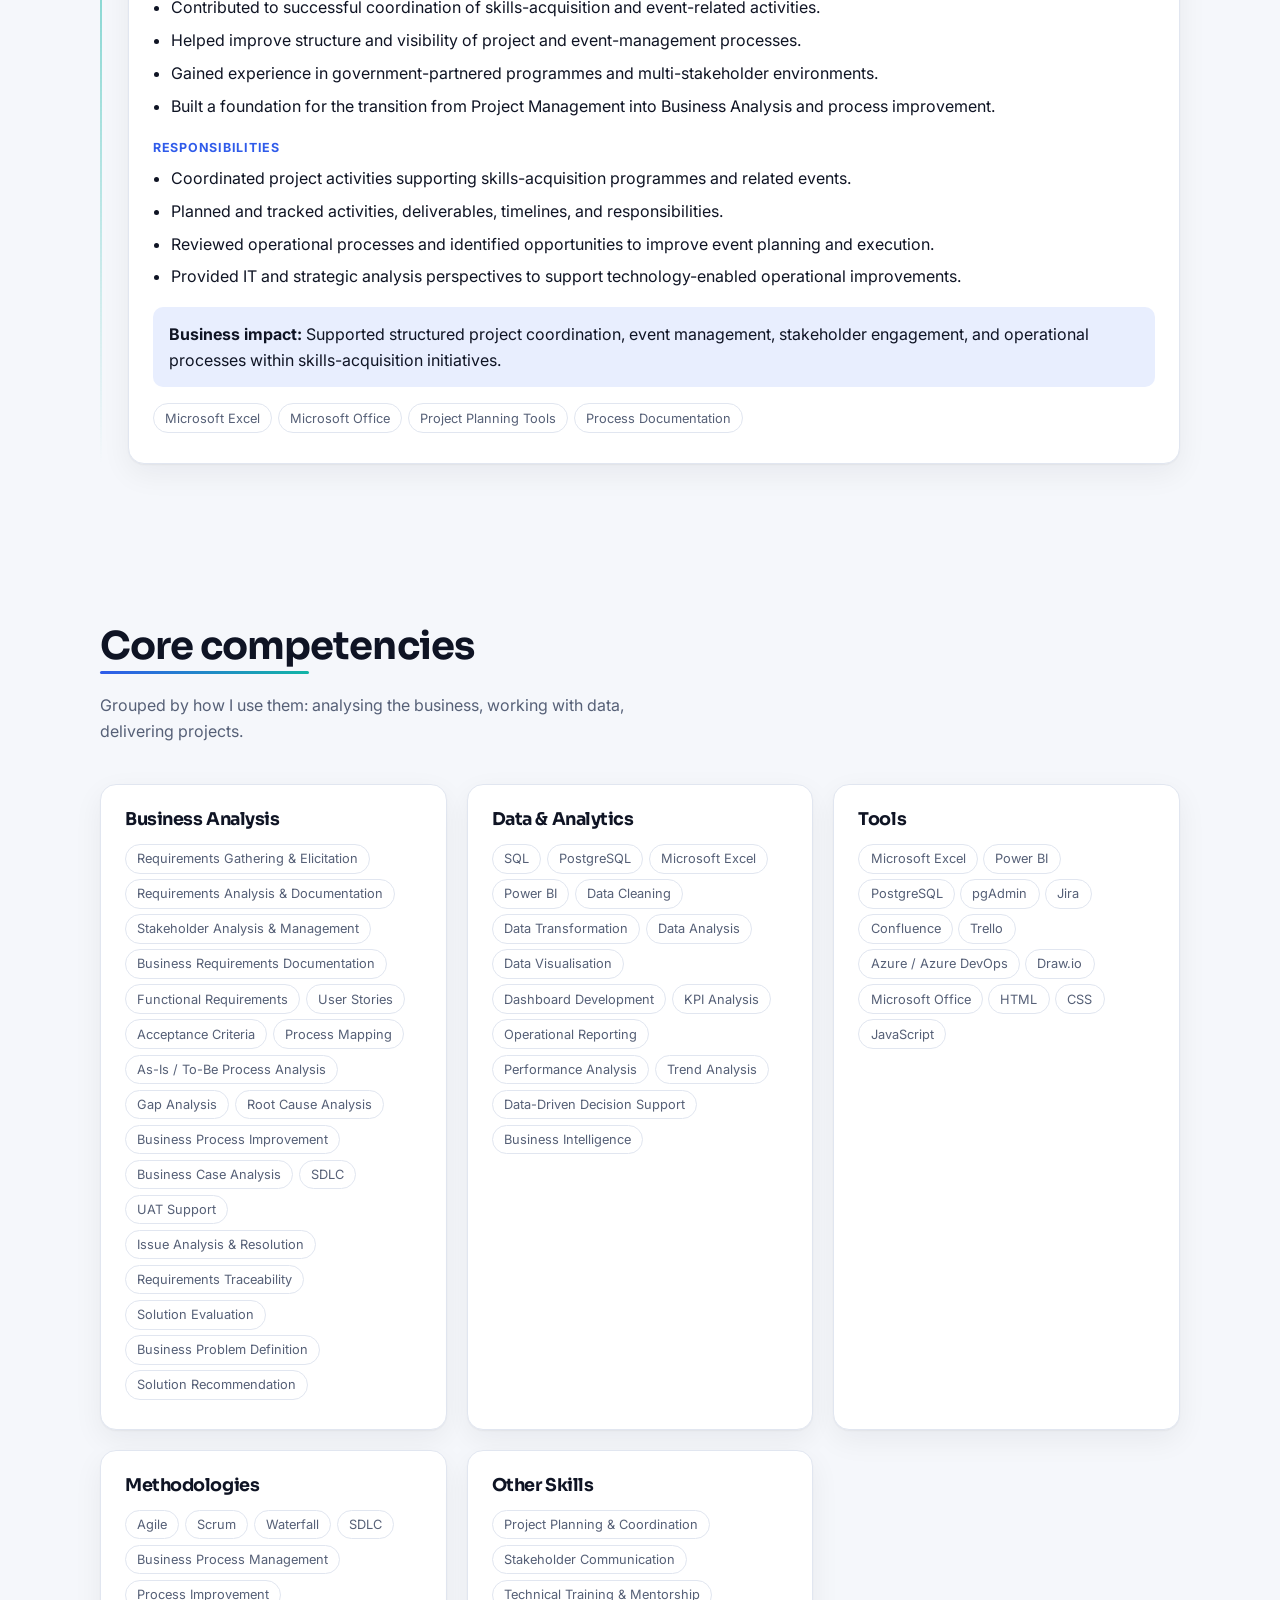
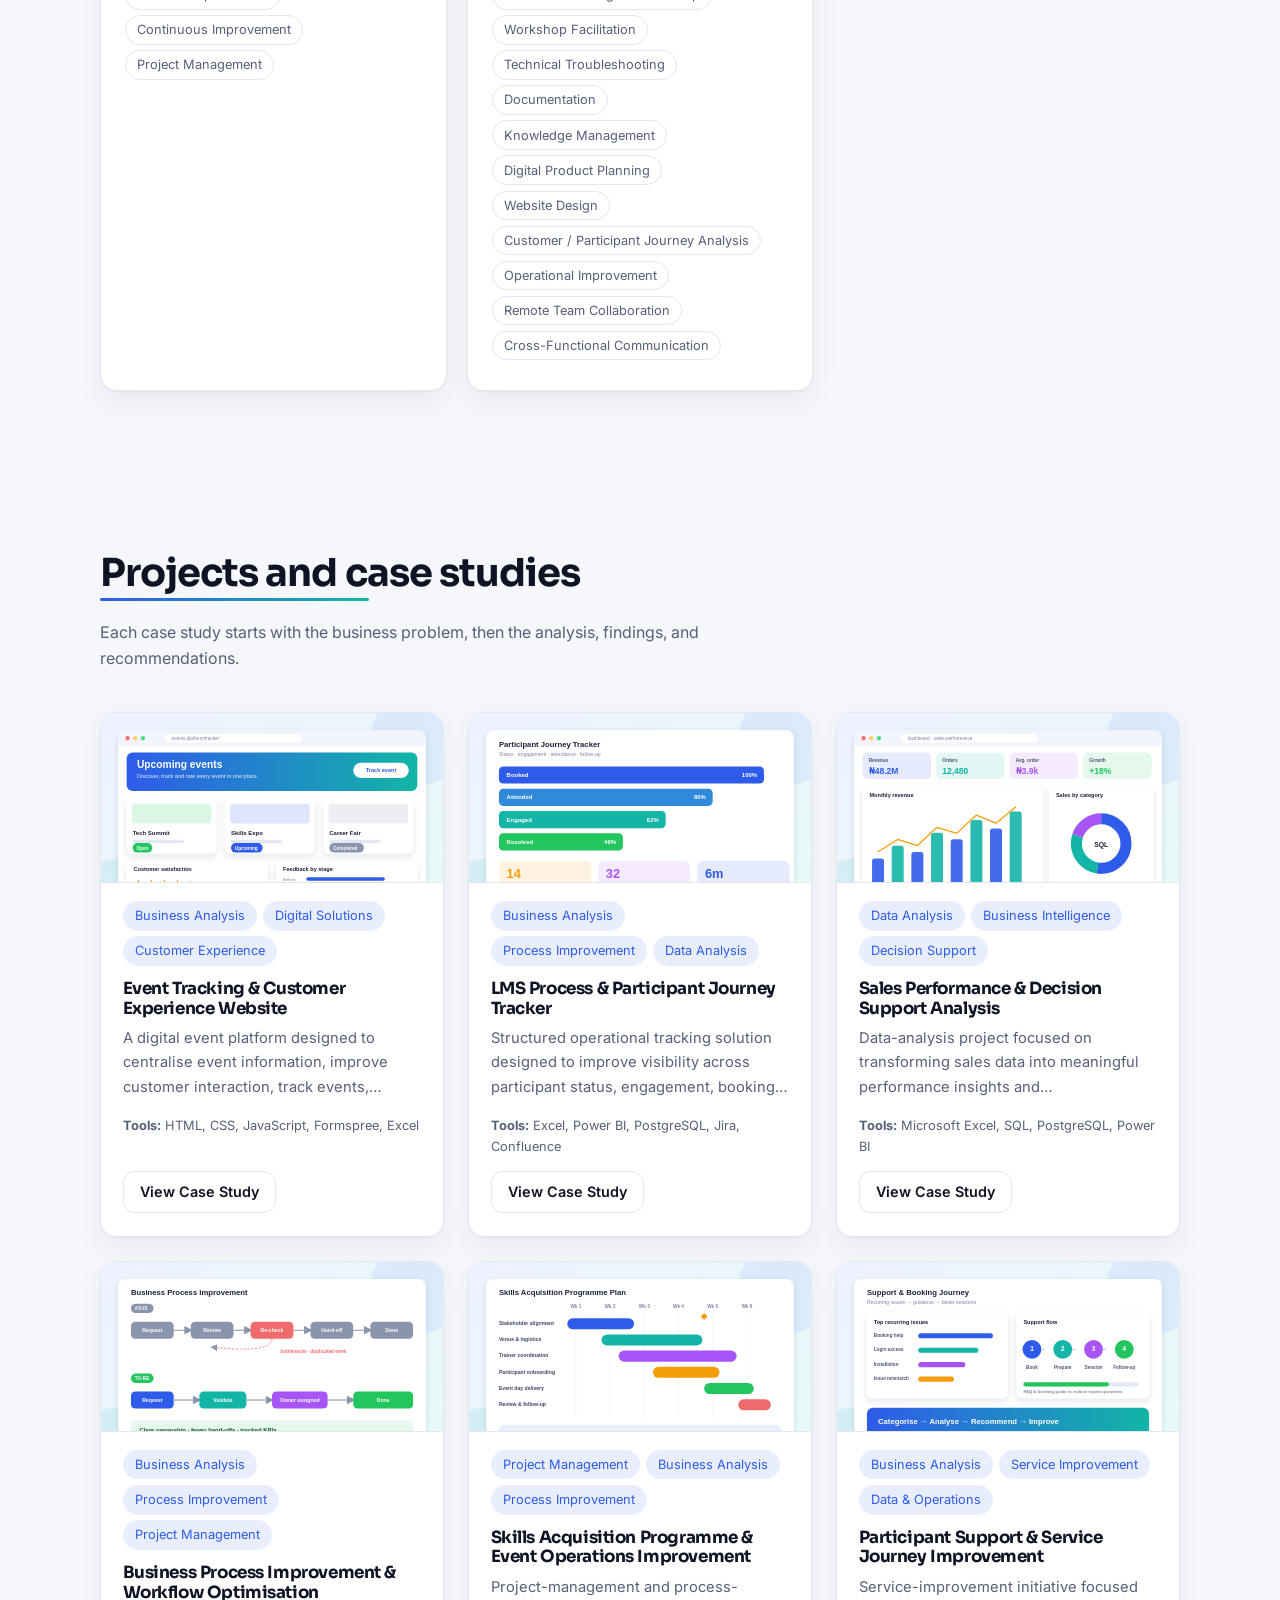
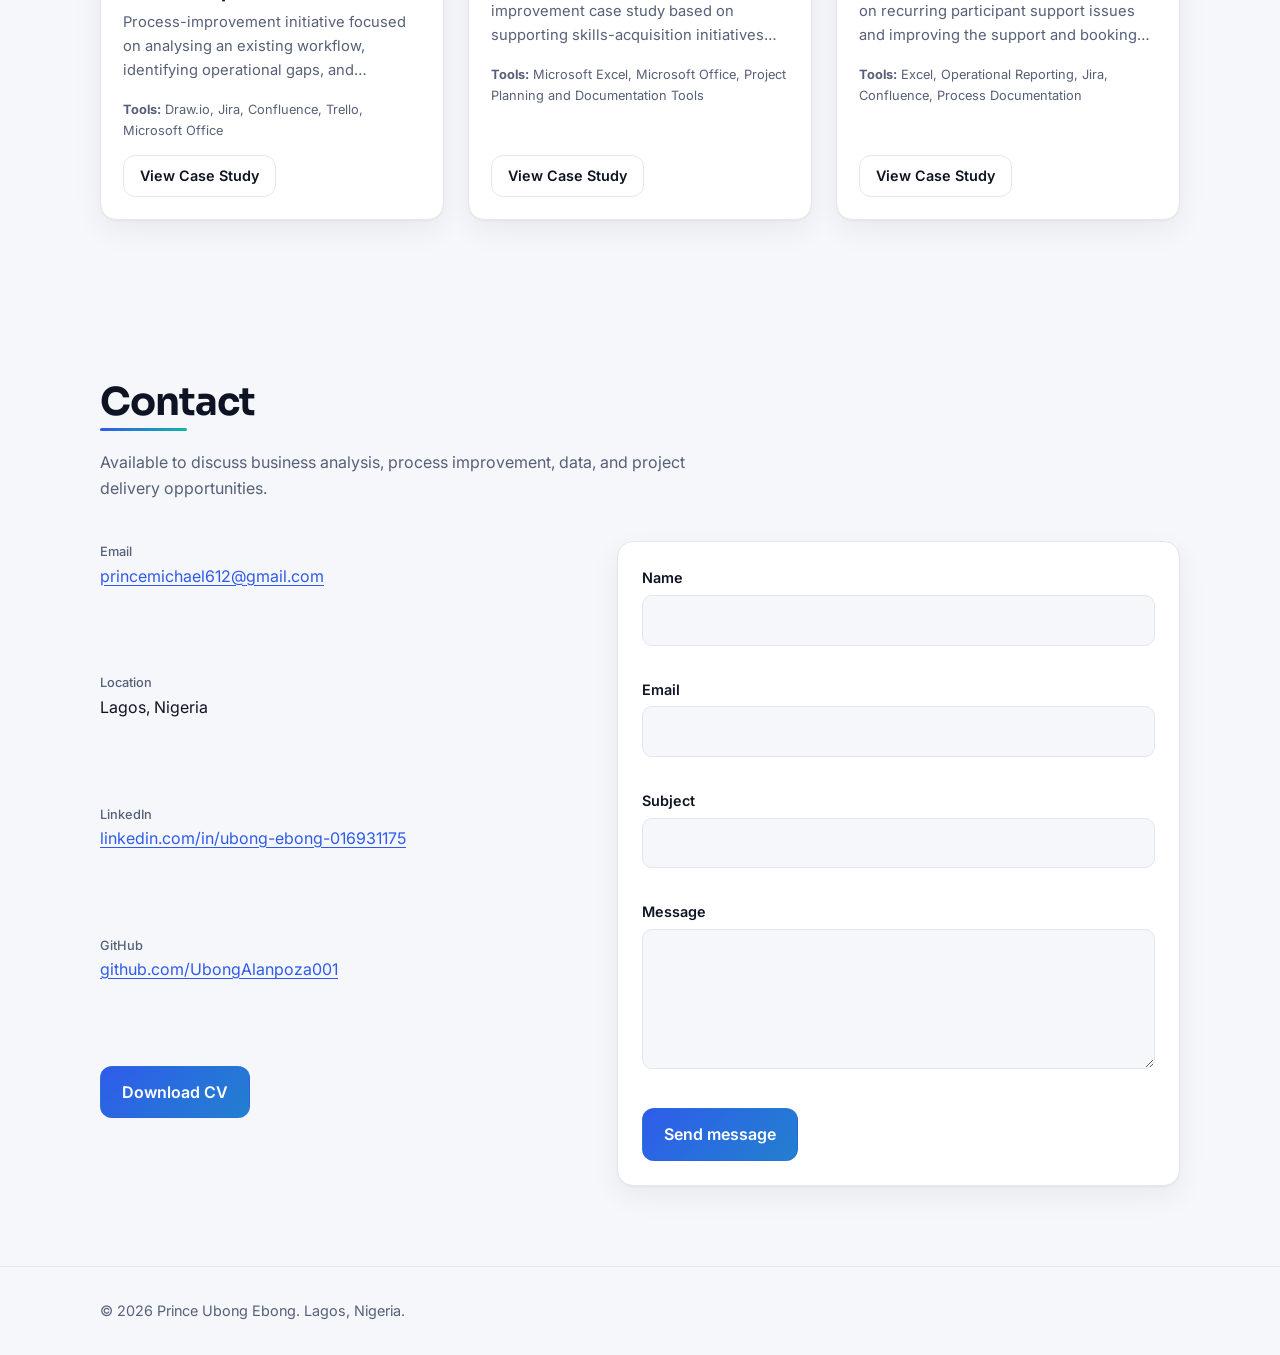
==== commit 08c8988e: "Add files via upload" ====
--- a/index.html
+++ b/index.html
@@ -11,18 +11,19 @@
 <meta property="og:type" content="website">
 <meta property="og:title" content="Prince Ubong Ebong | IT Business Analyst | Project Manager | Data Improvement Analyst">
 <meta property="og:description" content="Business analysis, process improvement, data-driven decision making, and digital solutions.">
-<meta property="og:image" content="assets/images/profile.jpg">
+<meta property="og:image" content="https://ubbit001.github.io/theanalyst/assets/images/avatar.jpg">
 <meta name="twitter:card" content="summary">
 <meta name="twitter:title" content="Prince Ubong Ebong | IT Business Analyst">
 <meta name="twitter:description" content="Business analysis, process improvement, data-driven decision making, and digital solutions.">
 <link rel="icon" type="image/svg+xml" href="assets/images/favicon.svg">
 <link rel="preconnect" href="https://fonts.googleapis.com">
 <link rel="preconnect" href="https://fonts.gstatic.com" crossorigin>
-<link rel="stylesheet" href="https://fonts.googleapis.com/css2?family=Inter:wght@400;500;600;700&display=swap">
+<link rel="stylesheet" href="https://fonts.googleapis.com/css2?family=Inter:wght@400;500;600;700&family=Sora:wght@600;700;800&display=swap">
 <link rel="stylesheet" href="assets/css/style.css">
 <script>try{var t=localStorage.getItem("theme");if(t)document.documentElement.dataset.theme=t}catch(e){}</script>
 </head>
 <body>
+<div id="progress"></div><div id="glow"></div>
 <a class="skip" href="#main">Skip to content</a>
 <header class="site">
   <div class="wrap nav">
@@ -47,24 +48,28 @@
 
 <main id="main">
 <section class="hero" id="home">
+  <span class="blob b1"></span><span class="blob b2"></span>
   <div class="wrap hero-grid">
     <div>
-      <h1 data-bind="name">Prince Ubong Ebong</h1>
+      <div class="status-pill"><i></i>Open to opportunities · Lagos, Nigeria</div>
+      <h1 id="hero-name" data-bind="name">Prince Ubong Ebong</h1>
       <p class="role" data-bind="title">IT Business Analyst | Project Manager | Data Improvement Analyst</p>
-      <p class="tag" data-bind="tagline"></p>
-      <p class="desc">I turn business problems into clear requirements, better processes, and data-backed recommendations, working with stakeholders across business, project delivery, and technology.</p>
+      <p class="typed-line">I turn business problems into <span class="typed" id="typedWord"></span><span class="cursor">|</span></p>
+      <p class="desc">Working with stakeholders across business, project delivery, and technology to bring clarity to requirements, structure to processes, and evidence to decisions.</p>
       <div class="btns">
         <a class="btn primary" href="#projects">View Projects</a>
         <a class="btn" data-bind="resume" href="#" download><span data-resume-text>Download CV</span></a>
       </div>
-      <div class="social"><a data-bind="linkedin" href="#" target="_blank" rel="noopener">LinkedIn</a><a data-bind="github" href="#" target="_blank" rel="noopener">GitHub</a><span class="muted" data-bind="location"></span></div>
-      <div class="themes" aria-label="Focus areas">
-        <span class="chip">Business Analysis</span><span class="chip">Process Improvement</span><span class="chip">Data Analysis</span><span class="chip">Business Intelligence</span><span class="chip">Stakeholder Management</span><span class="chip">Project Delivery</span>
-      </div>
+      <div class="social"><a data-bind="linkedin" href="#" target="_blank" rel="noopener">LinkedIn</a><a data-bind="github" href="#" target="_blank" rel="noopener">GitHub</a></div>
     </div>
-    <img id="profile-img" class="photo" src="assets/images/profile.jpg" alt="Portrait of Prince Ubong Ebong in a navy suit" width="900" height="1125">
+    <div class="avatar-wrap" id="avatar">
+      <div class="avatar-ring"></div>
+      <img id="profile-img" class="photo" src="assets/images/avatar.jpg" alt="Portrait of Prince Ubong Ebong in a navy suit" width="560" height="560">
+      <span class="tag-float t1">Business Analysis</span><span class="tag-float t2">Data &amp; BI</span><span class="tag-float t3">Project Delivery</span>
+    </div>
   </div>
 </section>
+<div class="marquee" aria-hidden="true"><div class="track" id="track"></div></div>
 
 <section id="about"><div class="wrap">
   <h2>About</h2>
--- a/assets/css/style.css
+++ b/assets/css/style.css
@@ -1,151 +1,183 @@
-/* COLOURS: change the values below. FONTS: change --font (and the Google Fonts link in index.html). */
+/* COLOURS: edit the variables. FONTS: edit --font / --display (and the Google Fonts link in index.html). */
 :root{
-  --bg:#f7f8fa; --surface:#fff; --text:#161a22; --muted:#5a6272; --line:#e3e6ec;
-  --accent:#2f5bea; --accent-soft:#e9eefd; --accent-text:#fff; --shadow:0 1px 2px rgba(20,28,45,.05),0 8px 24px rgba(20,28,45,.05);
+  --bg:#f5f7fb;--surface:#fff;--text:#0f1424;--muted:#566077;--line:#e1e6f0;
+  --accent:#2f5bea;--accent2:#12b5a6;--accent-soft:#e8eefe;--accent-text:#fff;
+  --shadow:0 1px 2px rgba(15,20,36,.05),0 10px 30px rgba(15,20,36,.06);
   --font:"Inter",system-ui,-apple-system,"Segoe UI",Roboto,Arial,sans-serif;
-  --max:1080px; --r:12px;
+  --display:"Sora","Inter",system-ui,sans-serif;--max:1120px;--r:16px;
 }
 :root[data-theme="dark"]{
-  --bg:#0d1016; --surface:#151922; --text:#eceef3; --muted:#9aa3b5; --line:#262c38;
-  --accent:#7b9bff; --accent-soft:#1a2340; --accent-text:#0d1016; --shadow:0 1px 2px rgba(0,0,0,.3),0 8px 24px rgba(0,0,0,.25);
+  --bg:#0a0d14;--surface:#12161f;--text:#eef0f6;--muted:#9aa3b8;--line:#232a38;
+  --accent:#7b9bff;--accent2:#3ddbc9;--accent-soft:#18213d;--accent-text:#0a0d14;
+  --shadow:0 1px 2px rgba(0,0,0,.3),0 10px 30px rgba(0,0,0,.3);
 }
 *{box-sizing:border-box;margin:0}
 html{scroll-behavior:smooth;scroll-padding-top:76px}
-body{font-family:var(--font);background:var(--bg);color:var(--text);line-height:1.65;font-size:1rem;overflow-x:hidden;-webkit-font-smoothing:antialiased}
+body{font-family:var(--font);background:var(--bg);color:var(--text);line-height:1.65;overflow-x:hidden;-webkit-font-smoothing:antialiased}
 img{max-width:100%;display:block}
 a{color:var(--accent);text-underline-offset:3px}
-ul{padding-left:1.1rem}
-li{margin-bottom:.4rem}
+ul{padding-left:1.1rem}li{margin-bottom:.4rem}
 :focus-visible{outline:2px solid var(--accent);outline-offset:3px;border-radius:4px}
 .skip{position:absolute;left:-999px;top:8px;background:var(--accent);color:var(--accent-text);padding:.5rem 1rem;border-radius:6px;z-index:100}
 .skip:focus{left:8px}
 .wrap{max-width:var(--max);margin:0 auto;padding:0 1.25rem}
-section{padding:5rem 0}
-h1,h2,h3{line-height:1.2;letter-spacing:-.02em}
-h2{font-size:clamp(1.6rem,3.5vw,2.2rem);margin-bottom:.5rem}
+section{padding:5rem 0;position:relative}
+h1,h2,h3{font-family:var(--display);line-height:1.15;letter-spacing:-.025em}
+h2{font-size:clamp(1.7rem,3.6vw,2.4rem);margin-bottom:.6rem;display:inline-block;position:relative}
+h2::after{content:"";position:absolute;left:0;bottom:-6px;height:3px;width:0;border-radius:3px;background:linear-gradient(90deg,var(--accent),var(--accent2));transition:width .9s cubic-bezier(.2,.8,.2,1) .2s}
+.js .in-view h2::after,h2.in::after{width:56%}
 h3{font-size:1.1rem}
-.lede{color:var(--muted);max-width:60ch;margin-bottom:2.5rem}
+.lede{color:var(--muted);max-width:60ch;margin:.9rem 0 2.5rem}
 .muted{color:var(--muted)}
-
+/* progress + glow + blobs */
+#progress{position:fixed;top:0;left:0;height:3px;width:0;background:linear-gradient(90deg,var(--accent),var(--accent2));z-index:200}
+#glow{position:fixed;width:520px;height:520px;border-radius:50%;pointer-events:none;z-index:0;left:0;top:0;background:radial-gradient(circle,color-mix(in srgb,var(--accent) 16%,transparent),transparent 65%);transform:translate(-50%,-50%);opacity:0;transition:opacity .4s}
+header.site,main,footer{position:relative;z-index:1}
 /* Header */
-header.site{position:sticky;top:0;z-index:50;background:color-mix(in srgb,var(--bg) 88%,transparent);backdrop-filter:blur(10px);border-bottom:1px solid var(--line)}
+header.site{position:sticky;top:0;z-index:50;background:color-mix(in srgb,var(--bg) 85%,transparent);backdrop-filter:blur(12px);border-bottom:1px solid var(--line)}
 .nav{display:flex;align-items:center;justify-content:space-between;height:64px;gap:1rem}
-.logo{font-weight:700;text-decoration:none;color:var(--text);letter-spacing:-.02em}
-.nav ul{list-style:none;display:flex;gap:.25rem;padding:0;align-items:center}
+.logo{font-family:var(--display);font-weight:700;text-decoration:none;color:var(--text);letter-spacing:-.02em}
+.nav ul{list-style:none;display:flex;gap:.2rem;padding:0;align-items:center}
 .nav li{margin:0}
-.nav a.link{color:var(--muted);text-decoration:none;padding:.45rem .75rem;border-radius:8px;font-size:.92rem;transition:color .2s,background .2s}
+.nav a.link{color:var(--muted);text-decoration:none;padding:.45rem .75rem;border-radius:9px;font-size:.9rem;transition:color .2s,background .2s}
 .nav a.link:hover,.nav a.link.active{color:var(--text);background:var(--accent-soft)}
 .tools{display:flex;gap:.4rem;align-items:center}
-.icon-btn{width:38px;height:38px;border:1px solid var(--line);background:var(--surface);color:var(--text);border-radius:9px;cursor:pointer;display:grid;place-items:center;font-size:1rem}
-.icon-btn:hover{border-color:var(--accent)}
+.icon-btn{width:38px;height:38px;border:1px solid var(--line);background:var(--surface);color:var(--text);border-radius:10px;cursor:pointer;display:grid;place-items:center;font-size:.95rem;text-decoration:none;transition:transform .2s,border-color .2s}
+.icon-btn:hover{border-color:var(--accent);transform:translateY(-2px)}
 .menu-btn{display:none}
 @media(max-width:820px){
   .menu-btn{display:grid}
   .nav ul{position:absolute;top:64px;left:0;right:0;flex-direction:column;align-items:stretch;background:var(--bg);border-bottom:1px solid var(--line);padding:.75rem 1.25rem 1rem;display:none}
-  .nav ul.open{display:flex}
-  .nav a.link{display:block;padding:.7rem .5rem}
+  .nav ul.open{display:flex}.nav a.link{display:block;padding:.7rem .5rem}
 }
-
 /* Buttons */
-.btn{display:inline-flex;align-items:center;gap:.5rem;padding:.75rem 1.25rem;border-radius:10px;font-weight:600;text-decoration:none;border:1px solid var(--line);color:var(--text);background:var(--surface);cursor:pointer;font:inherit;font-weight:600;transition:transform .2s,border-color .2s}
-.btn:hover{border-color:var(--accent);transform:translateY(-1px)}
-.btn.primary{background:var(--accent);color:var(--accent-text);border-color:var(--accent)}
+.btn{display:inline-flex;align-items:center;gap:.5rem;padding:.75rem 1.3rem;border-radius:12px;font:inherit;font-weight:600;text-decoration:none;border:1px solid var(--line);color:var(--text);background:var(--surface);cursor:pointer;transition:transform .2s,border-color .2s,box-shadow .2s}
+.btn:hover{border-color:var(--accent);box-shadow:0 8px 22px -10px var(--accent)}
+.btn.primary{background:linear-gradient(135deg,var(--accent),color-mix(in srgb,var(--accent) 60%,var(--accent2)));color:var(--accent-text);border-color:transparent}
+.btn[disabled]{opacity:.65;cursor:progress}
 .btns{display:flex;flex-wrap:wrap;gap:.75rem;margin:1.75rem 0 1.25rem}
-
 /* Hero */
-.hero{padding:4.5rem 0 3.5rem}
-.hero-grid{display:grid;grid-template-columns:1.4fr 1fr;gap:3rem;align-items:center}
-.hero h1{font-size:clamp(2.2rem,6vw,3.8rem);font-weight:700}
-.role{font-size:1.05rem;color:var(--accent);font-weight:600;margin:.75rem 0 1rem}
-.hero p.tag{font-size:1.2rem;max-width:36rem}
-.hero p.desc{color:var(--muted);max-width:36rem;margin-top:.9rem}
-.social{display:flex;gap:1.25rem;flex-wrap:wrap}
-.photo{border-radius:var(--r);border:1px solid var(--line);box-shadow:var(--shadow);aspect-ratio:4/5;object-fit:cover;object-position:top;width:100%;max-width:340px;margin-left:auto}
-.themes{display:flex;flex-wrap:wrap;gap:.5rem;margin-top:2rem}
-@media(max-width:820px){.hero-grid{grid-template-columns:1fr}.photo{margin:0;max-width:260px;order:-1}}
-
-/* Cards, tags */
-.tag-chip,.chip{display:inline-block;font-size:.8rem;padding:.2rem .65rem;border-radius:999px;border:1px solid var(--line);background:var(--surface);color:var(--muted);margin:0 .35rem .35rem 0}
+.hero{padding:4rem 0 3rem;overflow:hidden}
+.blob{position:absolute;border-radius:50%;filter:blur(70px);opacity:.35;z-index:0;animation:drift 14s ease-in-out infinite alternate}
+.b1{width:340px;height:340px;background:var(--accent);top:-80px;right:6%}
+.b2{width:280px;height:280px;background:var(--accent2);bottom:-60px;left:-40px;animation-delay:-6s}
+@keyframes drift{to{transform:translate(40px,30px) scale(1.15)}}
+.hero-grid{display:grid;grid-template-columns:minmax(0,1.6fr) minmax(0,1fr);gap:3rem;align-items:center;position:relative;z-index:1}
+.status-pill{display:inline-flex;align-items:center;gap:.55rem;font-size:.82rem;font-weight:600;padding:.35rem .85rem;border:1px solid var(--line);background:var(--surface);border-radius:999px;margin-bottom:1.1rem}
+.status-pill i{width:8px;height:8px;border-radius:50%;background:#22c55e;box-shadow:0 0 0 0 #22c55e88;animation:pulse 1.8s infinite}
+@keyframes pulse{70%{box-shadow:0 0 0 9px #22c55e00}100%{box-shadow:0 0 0 0 #22c55e00}}
+.hero-grid>div:first-child{container-type:inline-size}
+.hero h1{font-size:clamp(1.35rem,4vw,2.9rem);font-size:clamp(1.35rem,8cqw,3rem);font-weight:700;letter-spacing:-.03em;line-height:1.1;white-space:nowrap}
+.hero h1 .w{display:inline-block}
+.hero h1 .ch{display:inline-block;opacity:0;transform:translateY(.7em) rotate(6deg);animation:rise .6s cubic-bezier(.2,.8,.2,1) forwards}
+@keyframes rise{to{opacity:1;transform:none}}
+.role{font-size:1.1rem;color:var(--accent);font-weight:600;margin:.8rem 0 1rem}
+.typed-line{font-family:var(--display);font-size:clamp(1.1rem,2.6vw,1.6rem);font-weight:600;letter-spacing:-.02em;min-height:2.2em}
+.typed{background:linear-gradient(90deg,var(--accent),var(--accent2));-webkit-background-clip:text;background-clip:text;color:transparent}
+.cursor{color:var(--accent2);animation:blink 1s step-end infinite;margin-left:2px}
+@keyframes blink{50%{opacity:0}}
+.hero p.desc{color:var(--muted);max-width:38rem}
+.social{display:flex;gap:1.25rem;flex-wrap:wrap;align-items:center}
+.themes{display:flex;flex-wrap:wrap;gap:.5rem;margin-top:1.75rem}
+/* Avatar */
+.avatar-wrap{position:relative;justify-self:center;width:min(260px,70vw);aspect-ratio:1}
+.avatar-ring{position:absolute;inset:0;border-radius:50%;padding:7px;background:conic-gradient(from 0deg,var(--accent),var(--accent2),#a855f7,var(--accent));animation:spin 8s linear infinite}
+@keyframes spin{to{transform:rotate(360deg)}}
+.avatar-ring::after{content:"";position:absolute;inset:7px;border-radius:50%;background:var(--bg)}
+.photo{position:absolute;inset:14px;width:calc(100% - 28px);height:calc(100% - 28px);border-radius:50%;object-fit:cover;object-position:50% 12%;z-index:1;animation:float 5s ease-in-out infinite}
+@keyframes float{50%{transform:translateY(-6px)}}
+.tag-float{position:absolute;z-index:2;background:var(--surface);border:1px solid var(--line);box-shadow:var(--shadow);border-radius:999px;font-size:.78rem;font-weight:700;padding:.35rem .8rem;animation:float 4s ease-in-out infinite}
+.t1{top:4%;right:-4%;color:var(--accent)}.t2{bottom:14%;left:-8%;color:var(--accent2);animation-delay:-1.5s}.t3{bottom:-3%;right:2%;animation-delay:-3s}
+@media(max-width:820px){.hero-grid{grid-template-columns:1fr;text-align:left}.avatar-wrap{order:-1;width:200px;justify-self:start;margin-bottom:.5rem}.t1{right:-4%}.t2{left:0;bottom:-6%}}
+/* Marquee */
+.marquee{overflow:hidden;border-block:1px solid var(--line);background:var(--surface);padding:.9rem 0;position:relative;z-index:1}
+.track{display:flex;gap:2.5rem;width:max-content;animation:scroll 32s linear infinite}
+.marquee:hover .track{animation-play-state:paused}
+.track span{font-family:var(--display);font-weight:600;color:var(--muted);white-space:nowrap}
+.track span::before{content:"✦";color:var(--accent);margin-right:2.5rem}
+@keyframes scroll{to{transform:translateX(-50%)}}
+/* Cards, chips */
+.chip{display:inline-block;font-size:.8rem;padding:.2rem .7rem;border-radius:999px;border:1px solid var(--line);background:var(--surface);color:var(--muted);margin:0 .35rem .35rem 0;transition:transform .2s,border-color .2s,color .2s}
+.chip:hover{transform:translateY(-2px);border-color:var(--accent);color:var(--accent)}
 .chip.accent{background:var(--accent-soft);border-color:transparent;color:var(--accent)}
 .card{background:var(--surface);border:1px solid var(--line);border-radius:var(--r);padding:1.5rem;box-shadow:var(--shadow)}
-
 /* About */
 .about-grid{display:grid;grid-template-columns:1.3fr 1fr;gap:3rem}
 .about-grid p+p{margin-top:1rem}
-.stats{display:grid;gap:.75rem}
-.stat{display:flex;align-items:baseline;gap:1rem;padding:1rem 1.25rem}
-.stat b{font-size:1.6rem;min-width:4.5rem;color:var(--accent)}
+.stats{display:grid;grid-template-columns:1fr 1fr;gap:.9rem}
+.stat{padding:1.1rem;transition:transform .25s,border-color .25s}
+.stat:hover{transform:translateY(-4px);border-color:var(--accent)}
+.stat b{display:block;font-family:var(--display);font-size:2rem;color:var(--accent);line-height:1.1}
+.stat span{font-size:.85rem;color:var(--muted)}
+.stat:first-child{grid-column:span 2}
 @media(max-width:820px){.about-grid{grid-template-columns:1fr;gap:2rem}}
-
 /* Timeline */
-.timeline{position:relative;padding-left:1.75rem;border-left:2px solid var(--line);display:grid;gap:2rem}
-.job{position:relative}
-.job::before{content:"";position:absolute;left:calc(-1.75rem - 7px);top:1.7rem;width:12px;height:12px;border-radius:50%;background:var(--accent);box-shadow:0 0 0 4px var(--bg)}
+.timeline{position:relative;padding-left:1.75rem;display:grid;gap:1.75rem}
+.timeline::before{content:"";position:absolute;left:0;top:0;bottom:0;width:2px;background:linear-gradient(var(--accent),var(--accent2),transparent)}
+.job{position:relative;transition:transform .25s,border-color .25s}
+.job:hover{border-color:var(--accent);transform:translateX(4px)}
+.job::before{content:"";position:absolute;left:calc(-1.75rem - 6px);top:1.7rem;width:12px;height:12px;border-radius:50%;background:var(--accent);box-shadow:0 0 0 4px var(--bg)}
 .job-head{display:flex;justify-content:space-between;flex-wrap:wrap;gap:.5rem 1rem;margin-bottom:.75rem}
-.period{font-size:.9rem;color:var(--muted)}
-.job h4{font-size:.8rem;margin:1.2rem 0 .4rem;color:var(--accent)}
-.impact{background:var(--accent-soft);border-radius:8px;padding:.85rem 1rem;margin-top:1.1rem}
-
+.period{font-size:.85rem;color:var(--accent);font-weight:600;background:var(--accent-soft);padding:.2rem .7rem;border-radius:999px;align-self:flex-start}
+.job h4{font-size:.78rem;text-transform:uppercase;letter-spacing:.06em;margin:1.2rem 0 .4rem;color:var(--accent)}
+.impact{background:var(--accent-soft);border-radius:10px;padding:.85rem 1rem;margin-top:1.1rem}
 /* Skills */
 .skill-groups{display:grid;grid-template-columns:repeat(auto-fit,minmax(300px,1fr));gap:1.25rem}
 .skill-groups h3{margin-bottom:.9rem}
-
-/* Projects */
-.grid{display:grid;grid-template-columns:repeat(auto-fill,minmax(310px,1fr));gap:1.5rem}
-.proj{display:flex;flex-direction:column;padding:0;overflow:hidden;transition:transform .25s,border-color .25s}
-.proj:hover{transform:translateY(-3px);border-color:var(--accent)}
-.proj img{aspect-ratio:16/10;object-fit:cover;width:100%;border-bottom:1px solid var(--line)}
-.proj-body{padding:1.25rem 1.4rem 1.5rem;display:flex;flex-direction:column;flex:1}
-.proj h3{margin:.5rem 0}
-.proj p{color:var(--muted);font-size:.95rem;margin-bottom:1rem}
-.proj .meta{font-size:.82rem;color:var(--muted);margin-bottom:.9rem}
-.proj .btn{margin-top:auto;align-self:flex-start;padding:.55rem 1rem}
-
+/* Projects: moderate, uniform thumbnails */
+.grid{display:grid;grid-template-columns:repeat(auto-fill,minmax(320px,1fr));gap:1.5rem}
+.proj{display:flex;flex-direction:column;padding:0;overflow:hidden;transition:transform .2s ease,border-color .25s,box-shadow .25s;transform-style:preserve-3d}
+.proj:hover{border-color:var(--accent);box-shadow:0 18px 40px -18px var(--accent)}
+.thumb{height:170px;overflow:hidden;background:var(--accent-soft);border-bottom:1px solid var(--line)}
+.thumb img{width:100%;height:100%;object-fit:cover;object-position:top;transition:transform .6s cubic-bezier(.2,.8,.2,1)}
+.proj:hover .thumb img{transform:scale(1.06)}
+.proj-body{padding:1.15rem 1.35rem 1.4rem;display:flex;flex-direction:column;flex:1}
+.proj h3{margin:.5rem 0;font-size:1.05rem}
+.proj p{color:var(--muted);font-size:.92rem;margin-bottom:1rem;display:-webkit-box;-webkit-line-clamp:3;-webkit-box-orient:vertical;overflow:hidden}
+.proj .meta{font-size:.8rem;color:var(--muted);margin-bottom:.9rem}
+.proj .btn{margin-top:auto;align-self:flex-start;padding:.5rem 1rem;font-size:.9rem}
 /* Contact */
 .contact-grid{display:grid;grid-template-columns:1fr 1.2fr;gap:3rem}
 .contact-list{list-style:none;padding:0;display:grid;gap:1rem}
-.contact-list b{display:block;font-size:.85rem;color:var(--muted);font-weight:500}
+.contact-list b{display:block;font-size:.8rem;color:var(--muted);font-weight:500}
 .placeholder{color:var(--muted);font-style:italic}
 form label{display:block;font-weight:600;font-size:.9rem;margin-bottom:.3rem}
 form .field{margin-bottom:1.1rem}
-input,textarea{width:100%;font:inherit;color:var(--text);background:var(--bg);border:1px solid var(--line);border-radius:9px;padding:.7rem .85rem}
+input,textarea{width:100%;font:inherit;color:var(--text);background:var(--bg);border:1px solid var(--line);border-radius:10px;padding:.7rem .85rem;transition:border-color .2s,box-shadow .2s}
+input:focus,textarea:focus{outline:0;border-color:var(--accent);box-shadow:0 0 0 4px var(--accent-soft)}
 textarea{min-height:140px;resize:vertical}
 input[aria-invalid="true"],textarea[aria-invalid="true"]{border-color:#c0392b}
 .err{color:#c0392b;font-size:.82rem;min-height:1.1em;display:block}
 :root[data-theme="dark"] .err{color:#ff8d7e}
-.status{margin-top:1rem;padding:.8rem 1rem;border-radius:9px;display:none}
-.status.ok{display:block;background:#e6f5ec;color:#14532d}
-.status.bad{display:block;background:#fdeceb;color:#7a1f16}
+.status{margin-top:1rem;padding:.8rem 1rem;border-radius:10px;display:none}
+.status.ok{display:block;background:#e6f5ec;color:#14532d}.status.bad{display:block;background:#fdeceb;color:#7a1f16}
 :root[data-theme="dark"] .status.ok{background:#12301f;color:#9be3b6}
 :root[data-theme="dark"] .status.bad{background:#35171a;color:#ffb3aa}
-.btn[disabled]{opacity:.65;cursor:progress}
 .hp{position:absolute;left:-9999px}
 @media(max-width:820px){.contact-grid{grid-template-columns:1fr;gap:2rem}}
 footer{border-top:1px solid var(--line);padding:2rem 0;color:var(--muted);font-size:.9rem}
-
-/* Case study page */
+/* Case study */
 .cs-hero{padding:3rem 0 1rem}
-.cs-hero h1{font-size:clamp(1.9rem,5vw,3rem);margin:.75rem 0}
-.cs-img{border-radius:var(--r);border:1px solid var(--line);margin:1.5rem 0;width:100%;aspect-ratio:16/8;object-fit:cover}
+.cs-hero h1{font-size:clamp(1.9rem,5vw,2.8rem);margin:.75rem 0}
+.cs-img{border-radius:var(--r);border:1px solid var(--line);margin:1.5rem 0;width:100%;max-width:760px;height:260px;object-fit:cover;object-position:top}
 .flow{display:flex;flex-wrap:wrap;gap:.4rem;list-style:none;padding:0;margin:1.5rem 0 2.5rem}
 .flow li{margin:0}
-.flow a{display:block;font-size:.82rem;text-decoration:none;color:var(--text);border:1px solid var(--line);background:var(--surface);padding:.35rem .8rem;border-radius:999px}
-.flow a:hover{border-color:var(--accent);color:var(--accent)}
+.flow a{display:block;font-size:.82rem;text-decoration:none;color:var(--text);border:1px solid var(--line);background:var(--surface);padding:.35rem .8rem;border-radius:999px;transition:all .2s}
+.flow a:hover{border-color:var(--accent);color:var(--accent);transform:translateY(-2px)}
 .step{padding:1.5rem 0;border-top:1px solid var(--line);display:grid;grid-template-columns:150px 1fr;gap:1.5rem}
-.step h2{font-size:1.1rem;color:var(--accent);margin:0}
-.facts{display:grid;grid-template-columns:repeat(auto-fit,minmax(220px,1fr));gap:1rem;margin-top:1rem}
-.facts div{background:var(--surface);border:1px solid var(--line);border-radius:10px;padding:.9rem 1rem}
+.step h2{font-size:1.1rem;color:var(--accent);margin:0}.step h2::after{display:none}
+.facts{display:grid;grid-template-columns:repeat(auto-fit,minmax(220px,1fr));gap:1rem}
+.facts div{background:var(--surface);border:1px solid var(--line);border-radius:12px;padding:.9rem 1rem}
 .facts b{display:block;font-size:.8rem;color:var(--muted);font-weight:500}
 .cards3{display:grid;grid-template-columns:repeat(auto-fit,minmax(240px,1fr));gap:1rem;list-style:none;padding:0}
-.cards3 li{background:var(--surface);border:1px solid var(--line);border-radius:10px;padding:1rem;margin:0}
+.cards3 li{background:var(--surface);border:1px solid var(--line);border-radius:12px;padding:1rem;margin:0}
 .cs-nav{display:flex;justify-content:space-between;gap:1rem;flex-wrap:wrap;padding:2rem 0}
 @media(max-width:700px){.step{grid-template-columns:1fr;gap:.5rem}}
-
-/* Reveal (only active when JS is on) */
-.js .reveal{opacity:0;transform:translateY(12px);transition:opacity .6s ease,transform .6s ease}
+/* Reveal */
+.js .reveal{opacity:0;transform:translateY(24px) scale(.98);transition:opacity .7s ease,transform .7s cubic-bezier(.2,.8,.2,1);transition-delay:var(--d,0s)}
 .js .reveal.in{opacity:1;transform:none}
 @media(prefers-reduced-motion:reduce){
   html{scroll-behavior:auto}
   *{transition:none!important;animation:none!important}
-  .js .reveal{opacity:1;transform:none}
+  .js .reveal,.hero h1 .ch{opacity:1;transform:none}
 }
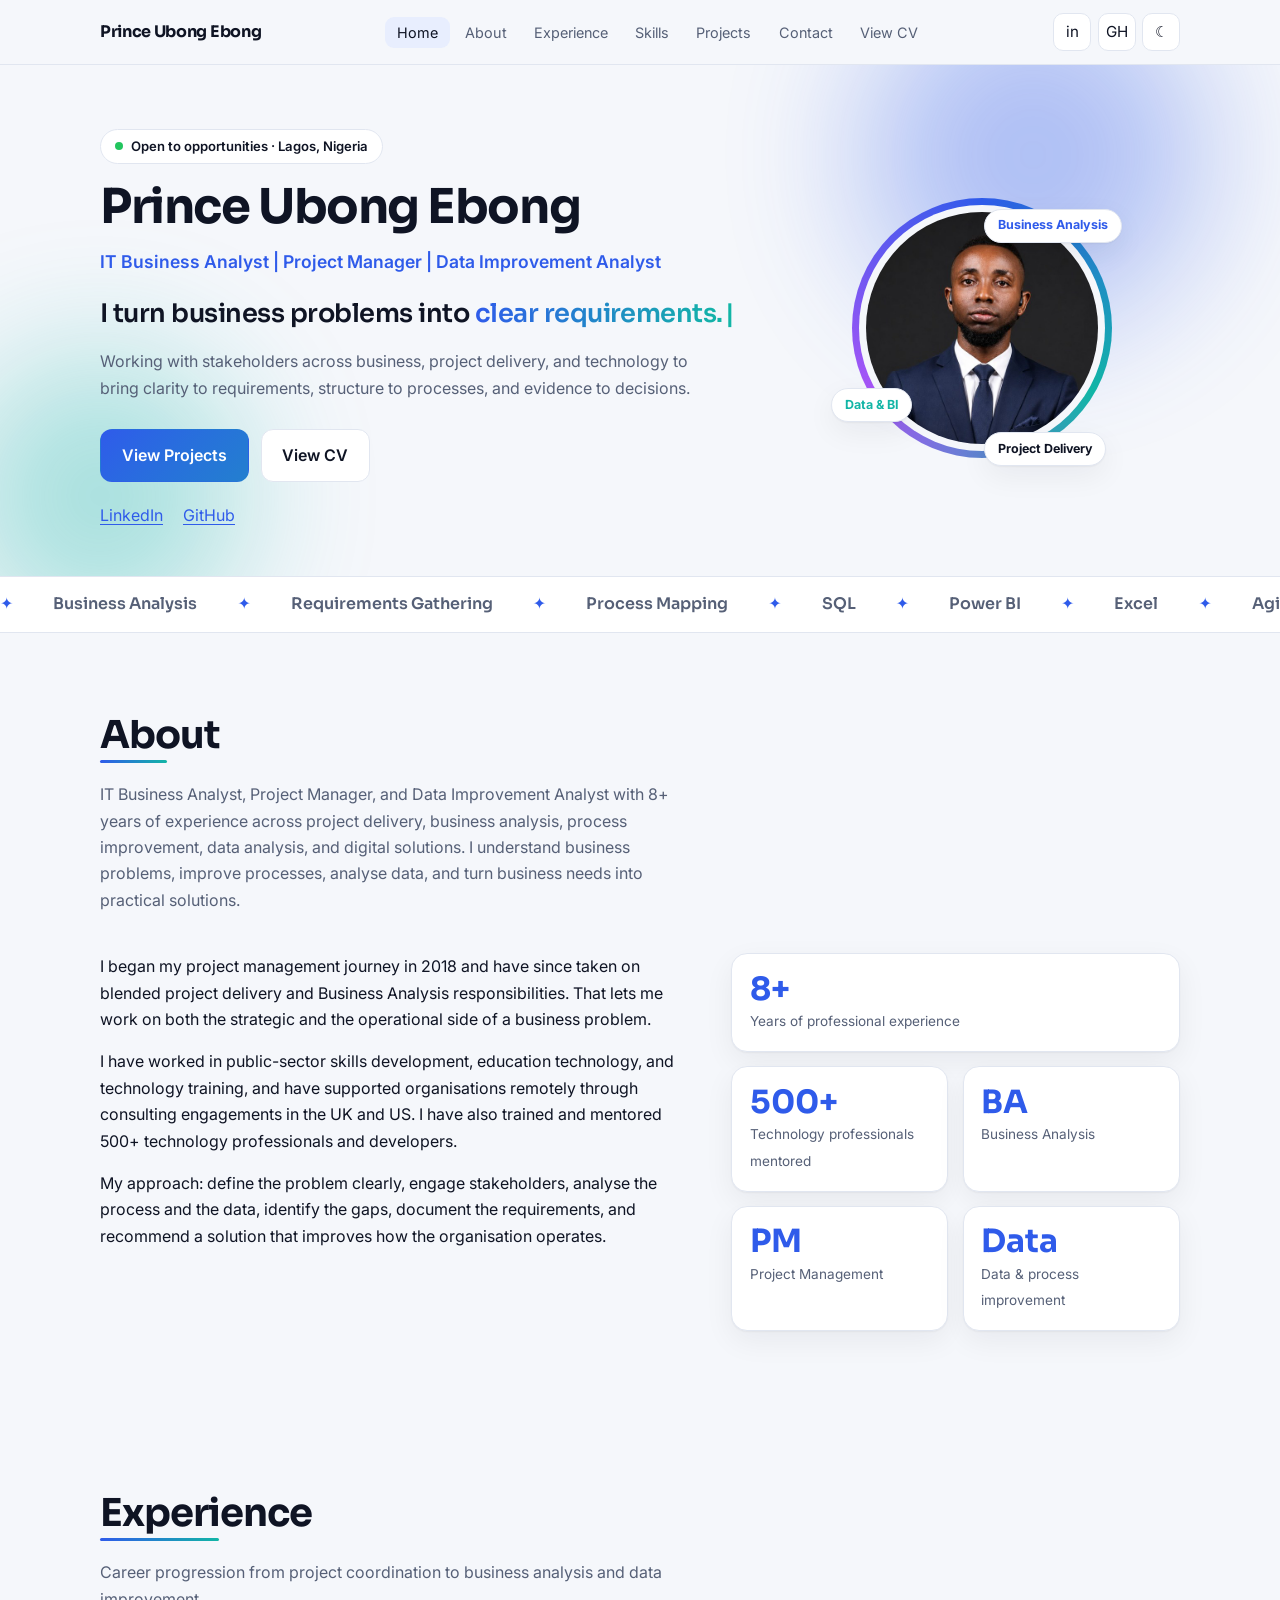
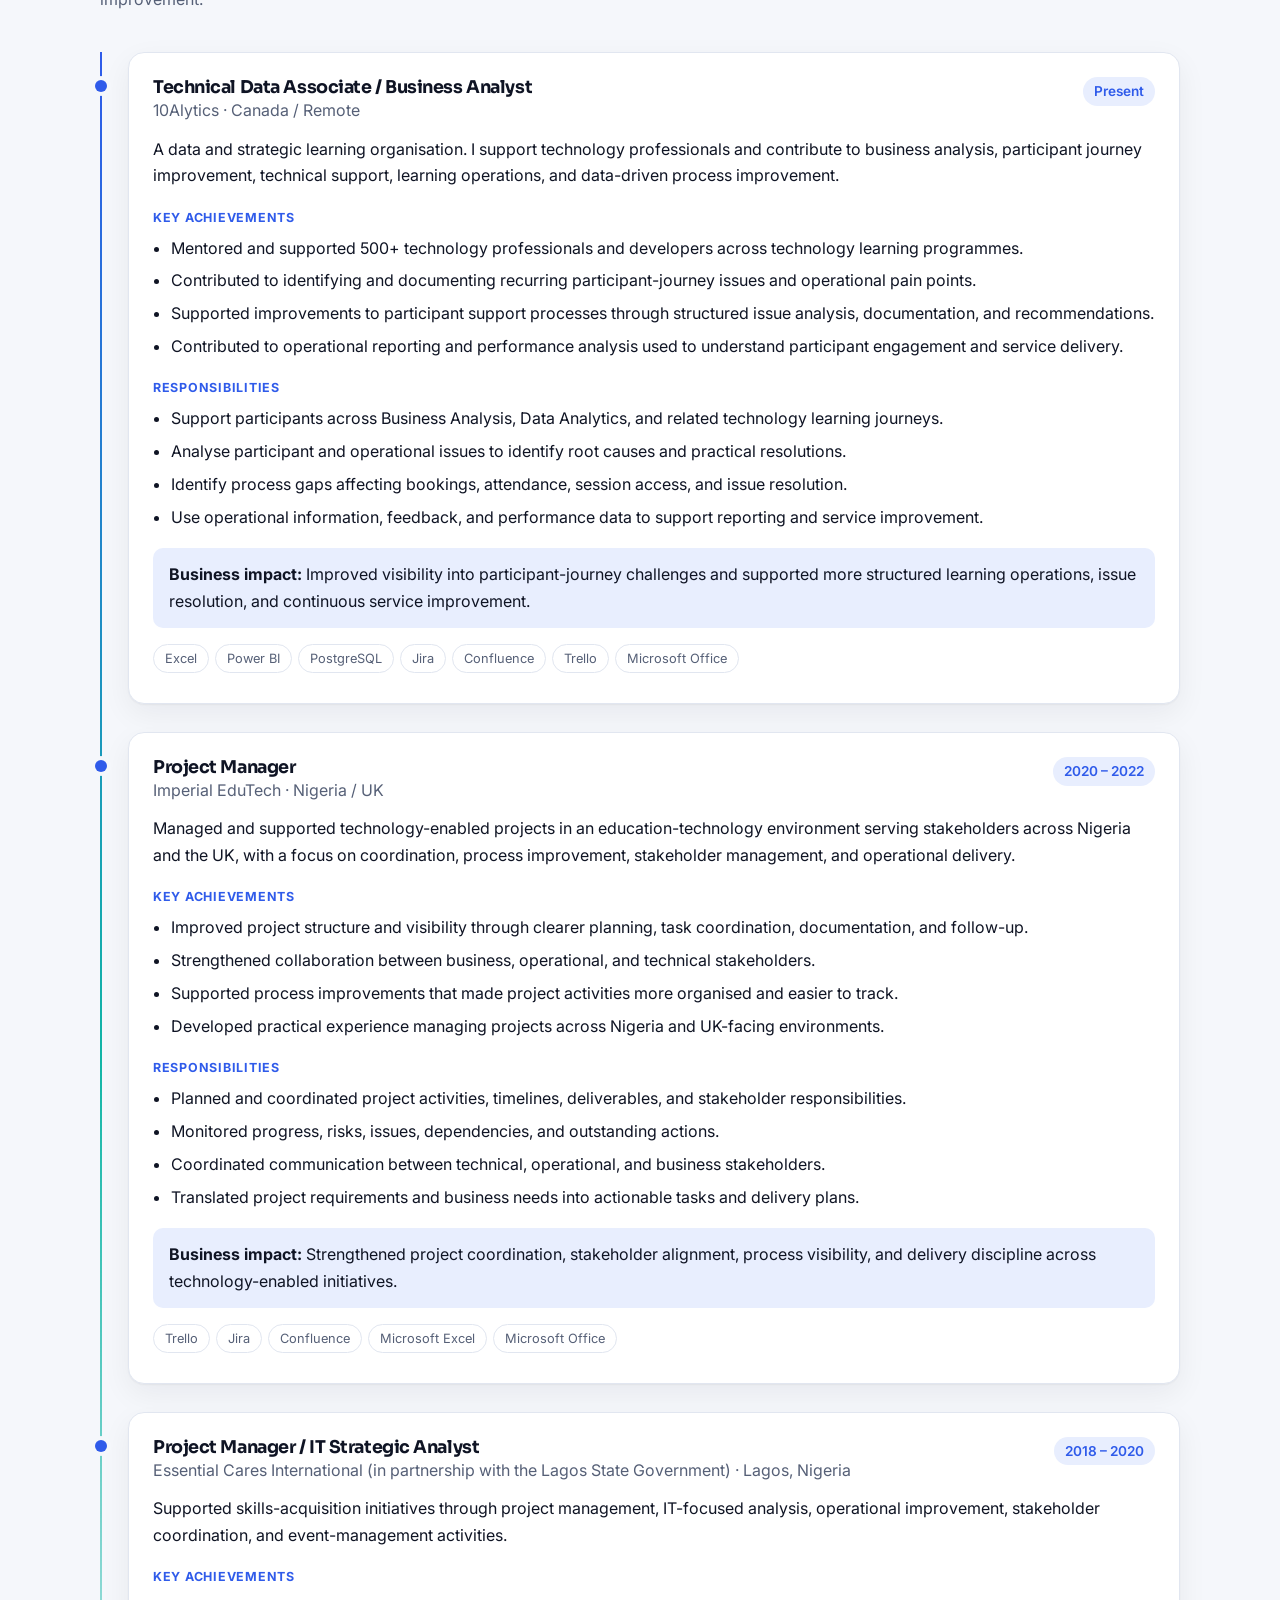
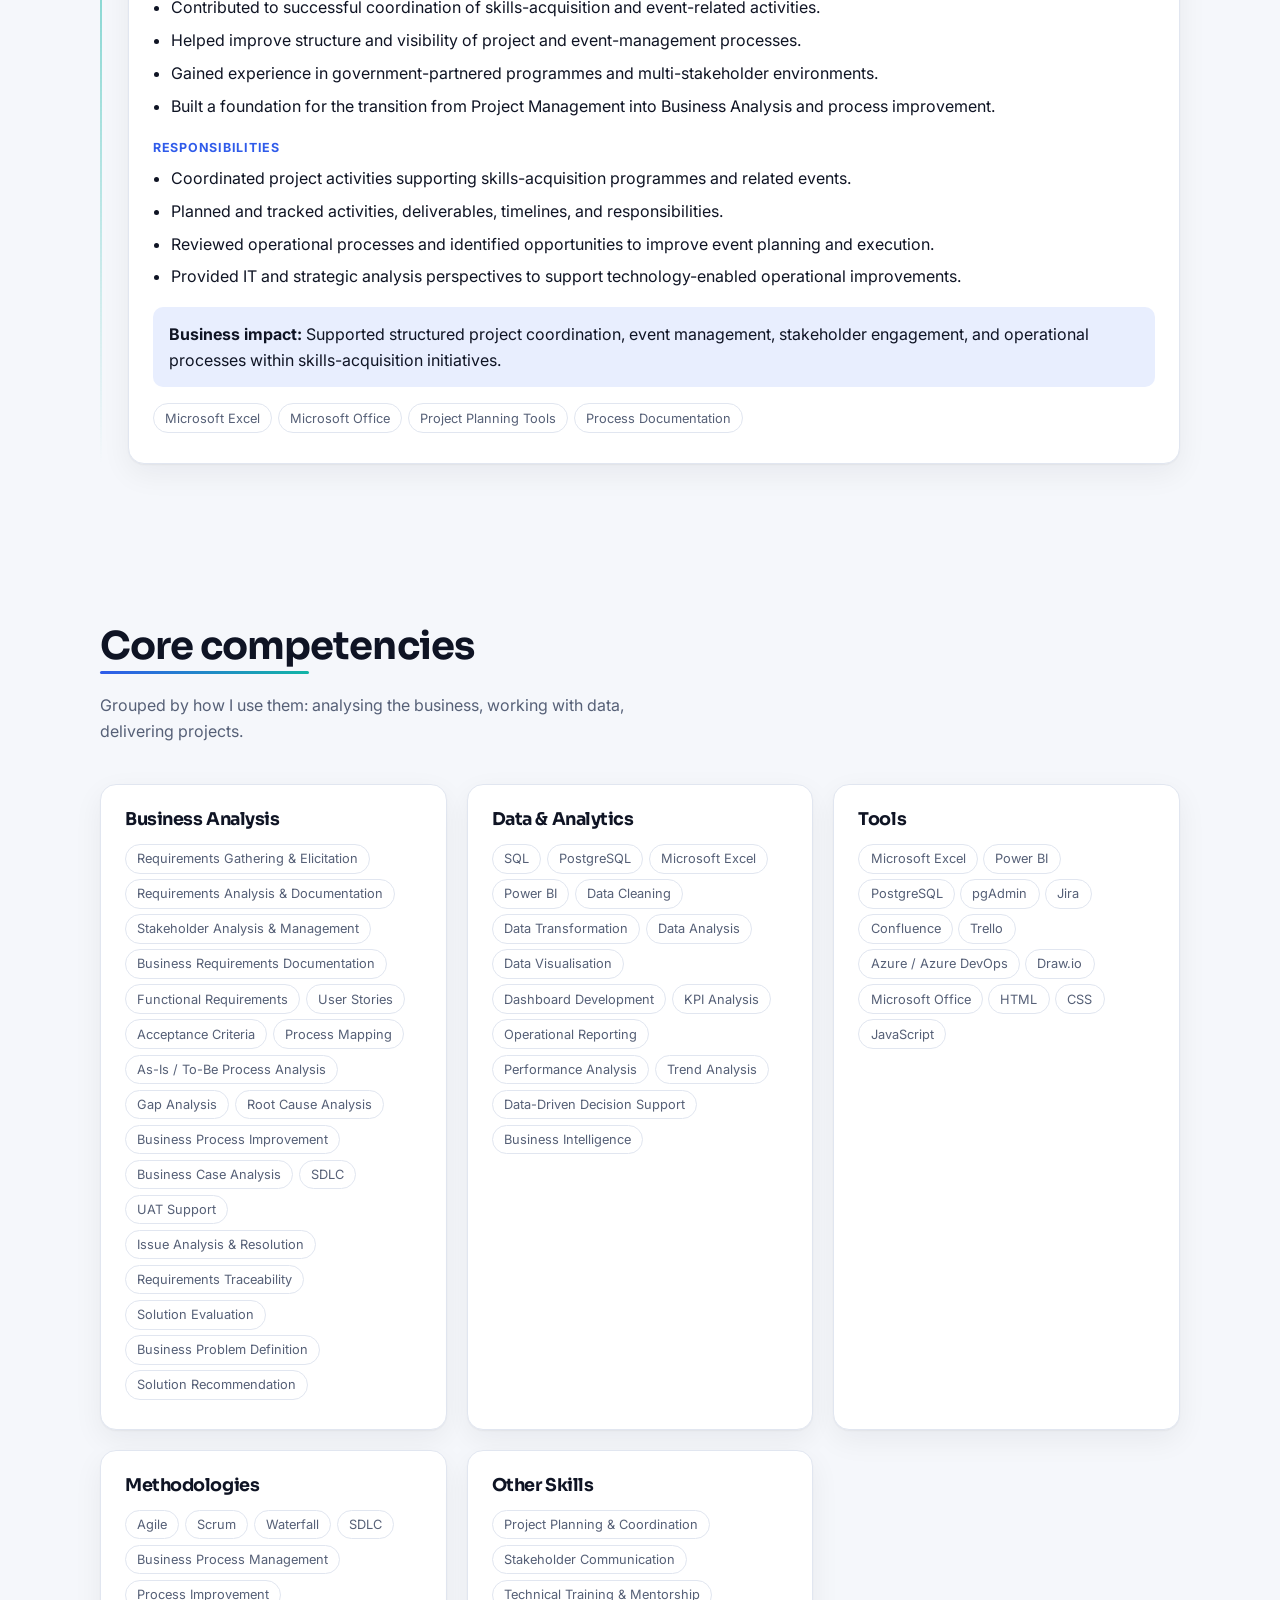
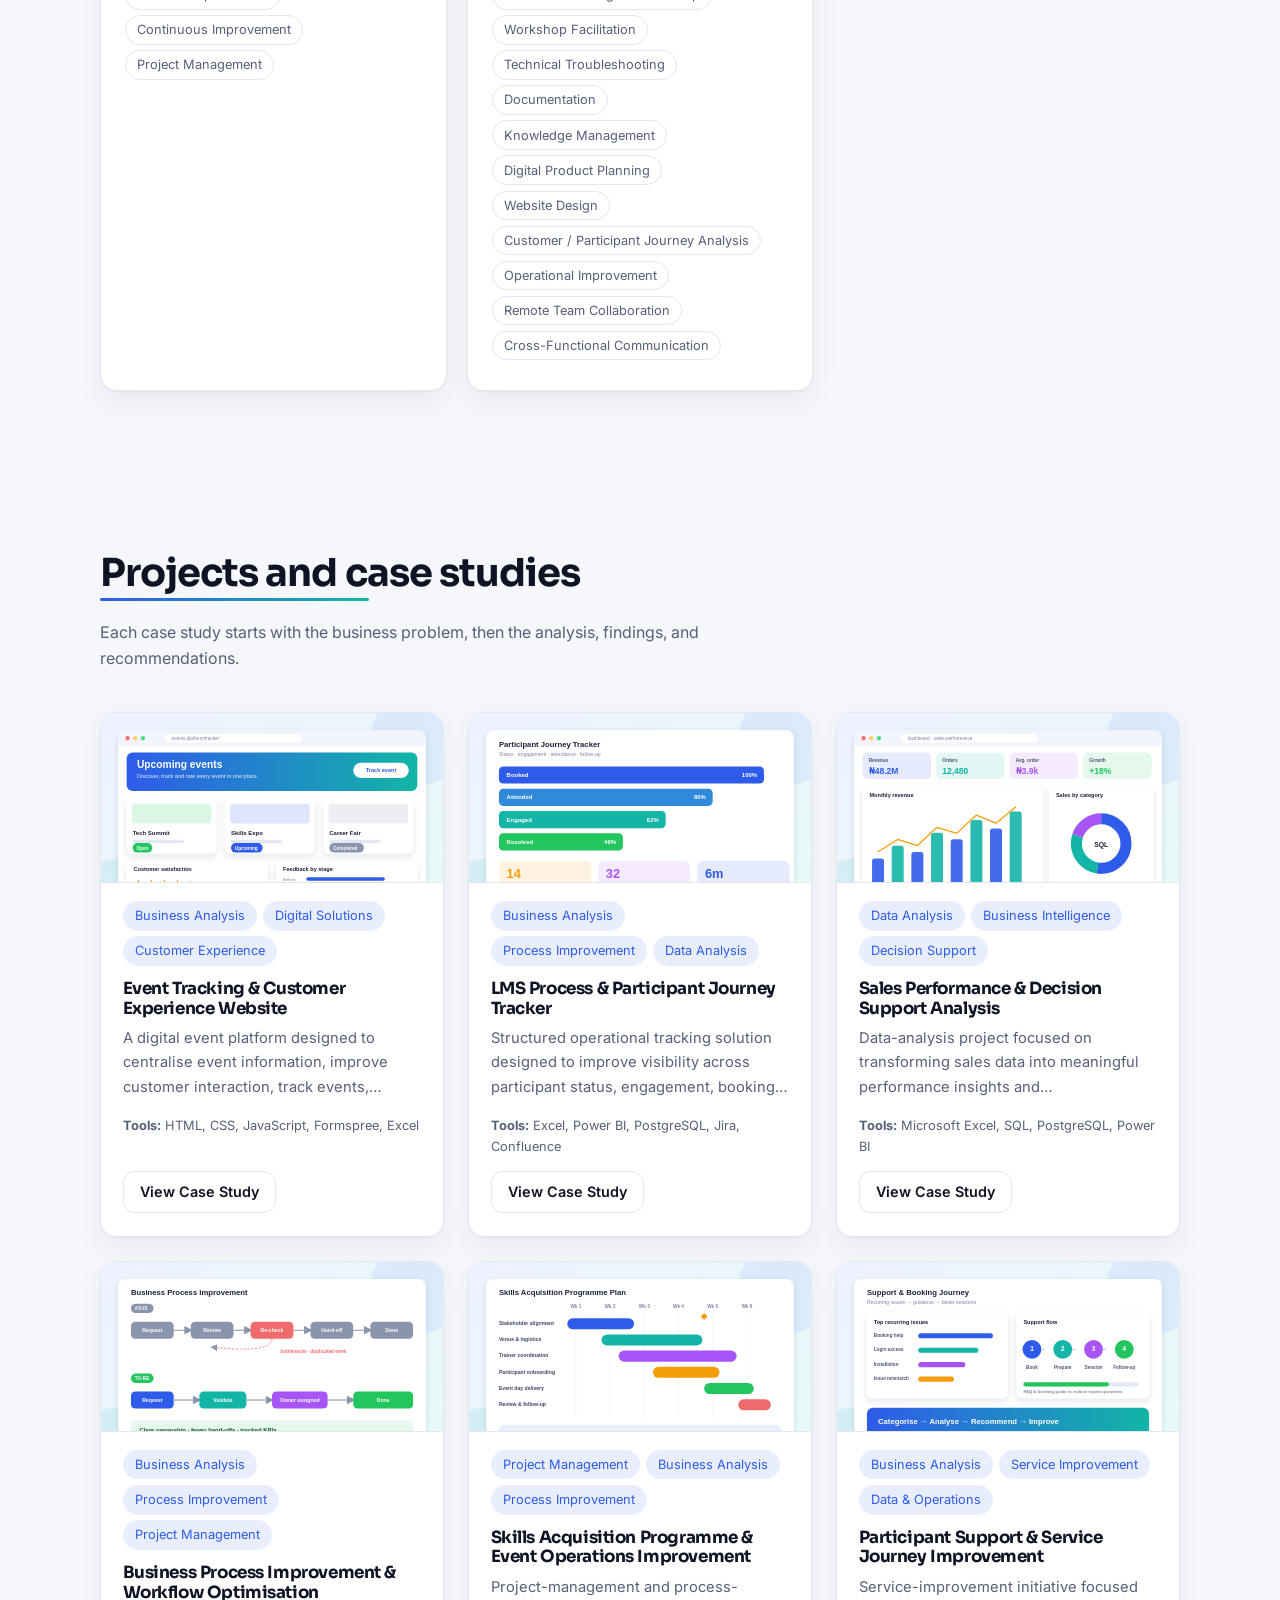
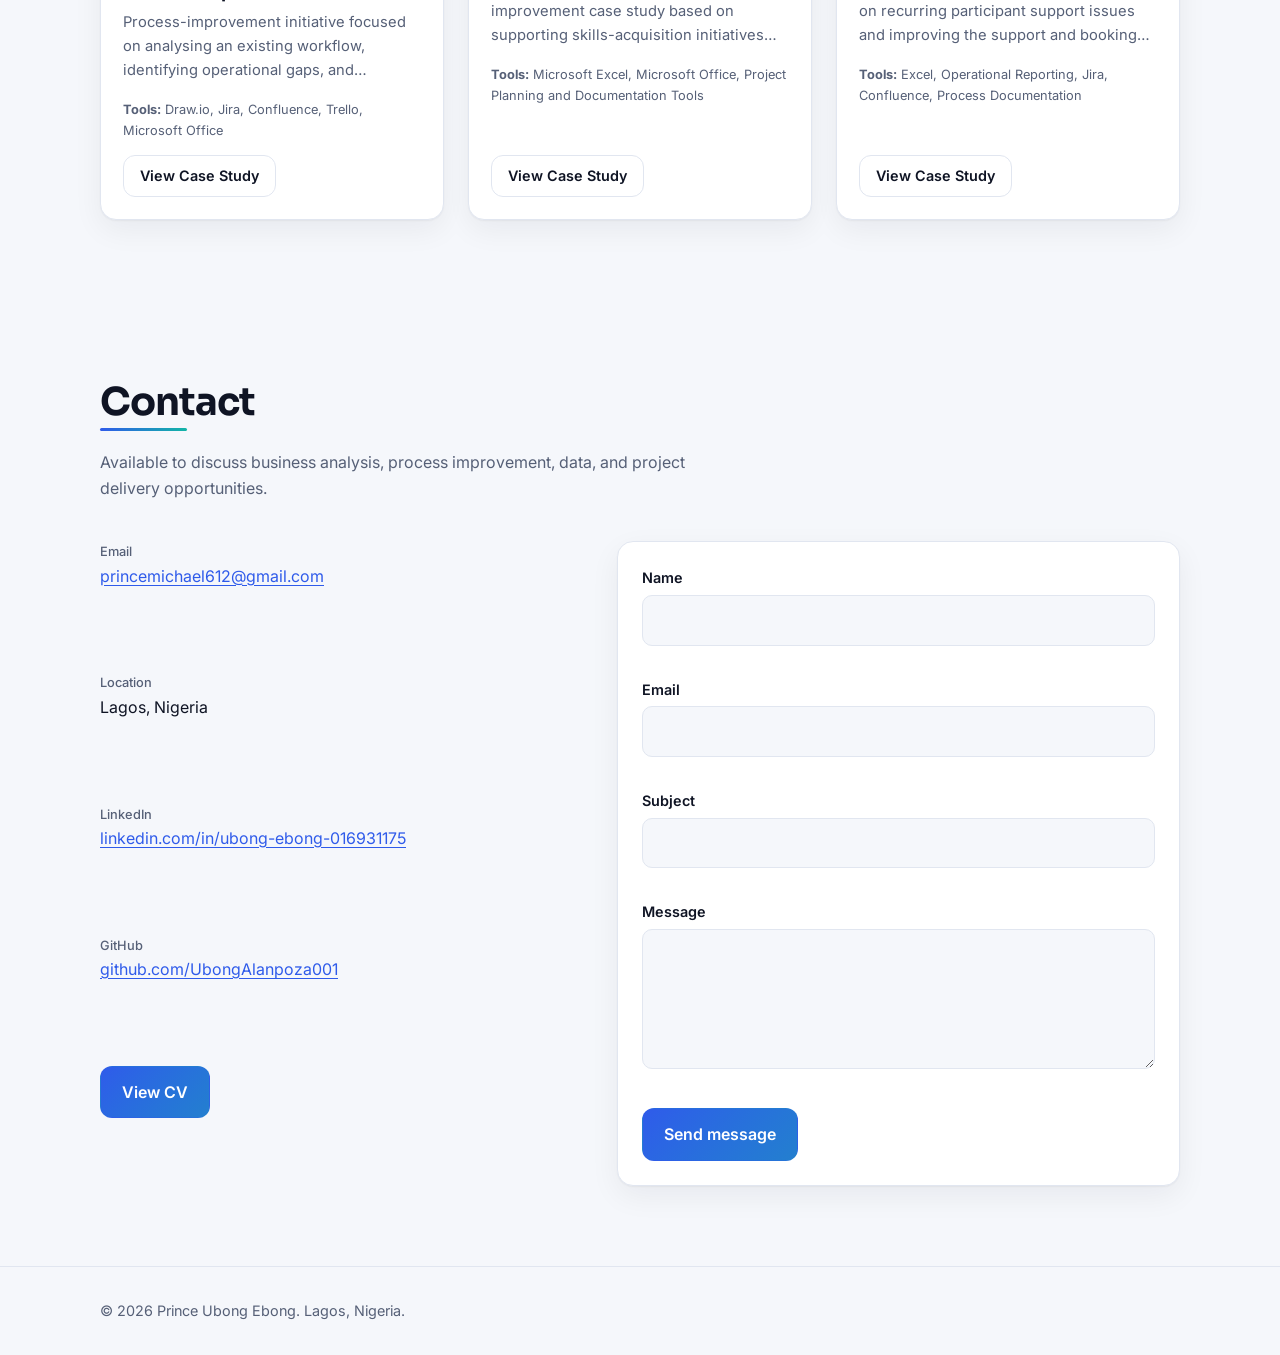
==== commit fd6afce0: "Add files via upload" ====
--- a/index.html
+++ b/index.html
@@ -35,7 +35,7 @@
       <li><a class="link" href="#skills">Skills</a></li>
       <li><a class="link" href="#projects">Projects</a></li>
       <li><a class="link" href="#contact">Contact</a></li>
-      <li><a class="link" data-bind="resume" href="#" download><span data-resume-text>Resume</span></a></li>
+      <li><a class="link" data-bind="resume" href="#" target="_blank" rel="noopener"><span data-resume-text>Resume</span></a></li>
     </ul>
     <div class="tools">
       <a class="icon-btn" data-bind="linkedin" href="#" target="_blank" rel="noopener" aria-label="LinkedIn (opens in a new tab)">in</a>
@@ -58,7 +58,7 @@
       <p class="desc">Working with stakeholders across business, project delivery, and technology to bring clarity to requirements, structure to processes, and evidence to decisions.</p>
       <div class="btns">
         <a class="btn primary" href="#projects">View Projects</a>
-        <a class="btn" data-bind="resume" href="#" download><span data-resume-text>Download CV</span></a>
+        <a class="btn" data-bind="resume" href="#" target="_blank" rel="noopener"><span data-resume-text>View CV</span></a>
       </div>
       <div class="social"><a data-bind="linkedin" href="#" target="_blank" rel="noopener">LinkedIn</a><a data-bind="github" href="#" target="_blank" rel="noopener">GitHub</a></div>
     </div>
@@ -105,7 +105,7 @@
       <li><b>Location</b><span data-bind="location"></span></li>
       <li><b>LinkedIn</b><a data-bind="linkedin" href="#" target="_blank" rel="noopener">linkedin.com/in/ubong-ebong-016931175</a></li>
       <li><b>GitHub</b><a data-bind="github" href="#" target="_blank" rel="noopener">github.com/UbongAlanpoza001</a></li>
-      <li><a class="btn primary" data-bind="resume" href="#" download><span data-resume-text>Download CV</span></a></li>
+      <li><a class="btn primary" data-bind="resume" href="#" target="_blank" rel="noopener"><span data-resume-text>View CV</span></a></li>
     </ul>
     <form id="contact-form" class="card" method="POST" action="https://formspree.io/f/xnpjjnyg" novalidate>
       <div class="field"><label for="name">Name</label><input id="name" name="name" type="text" autocomplete="name" required aria-describedby="err-name"><span class="err" id="err-name"></span></div>
